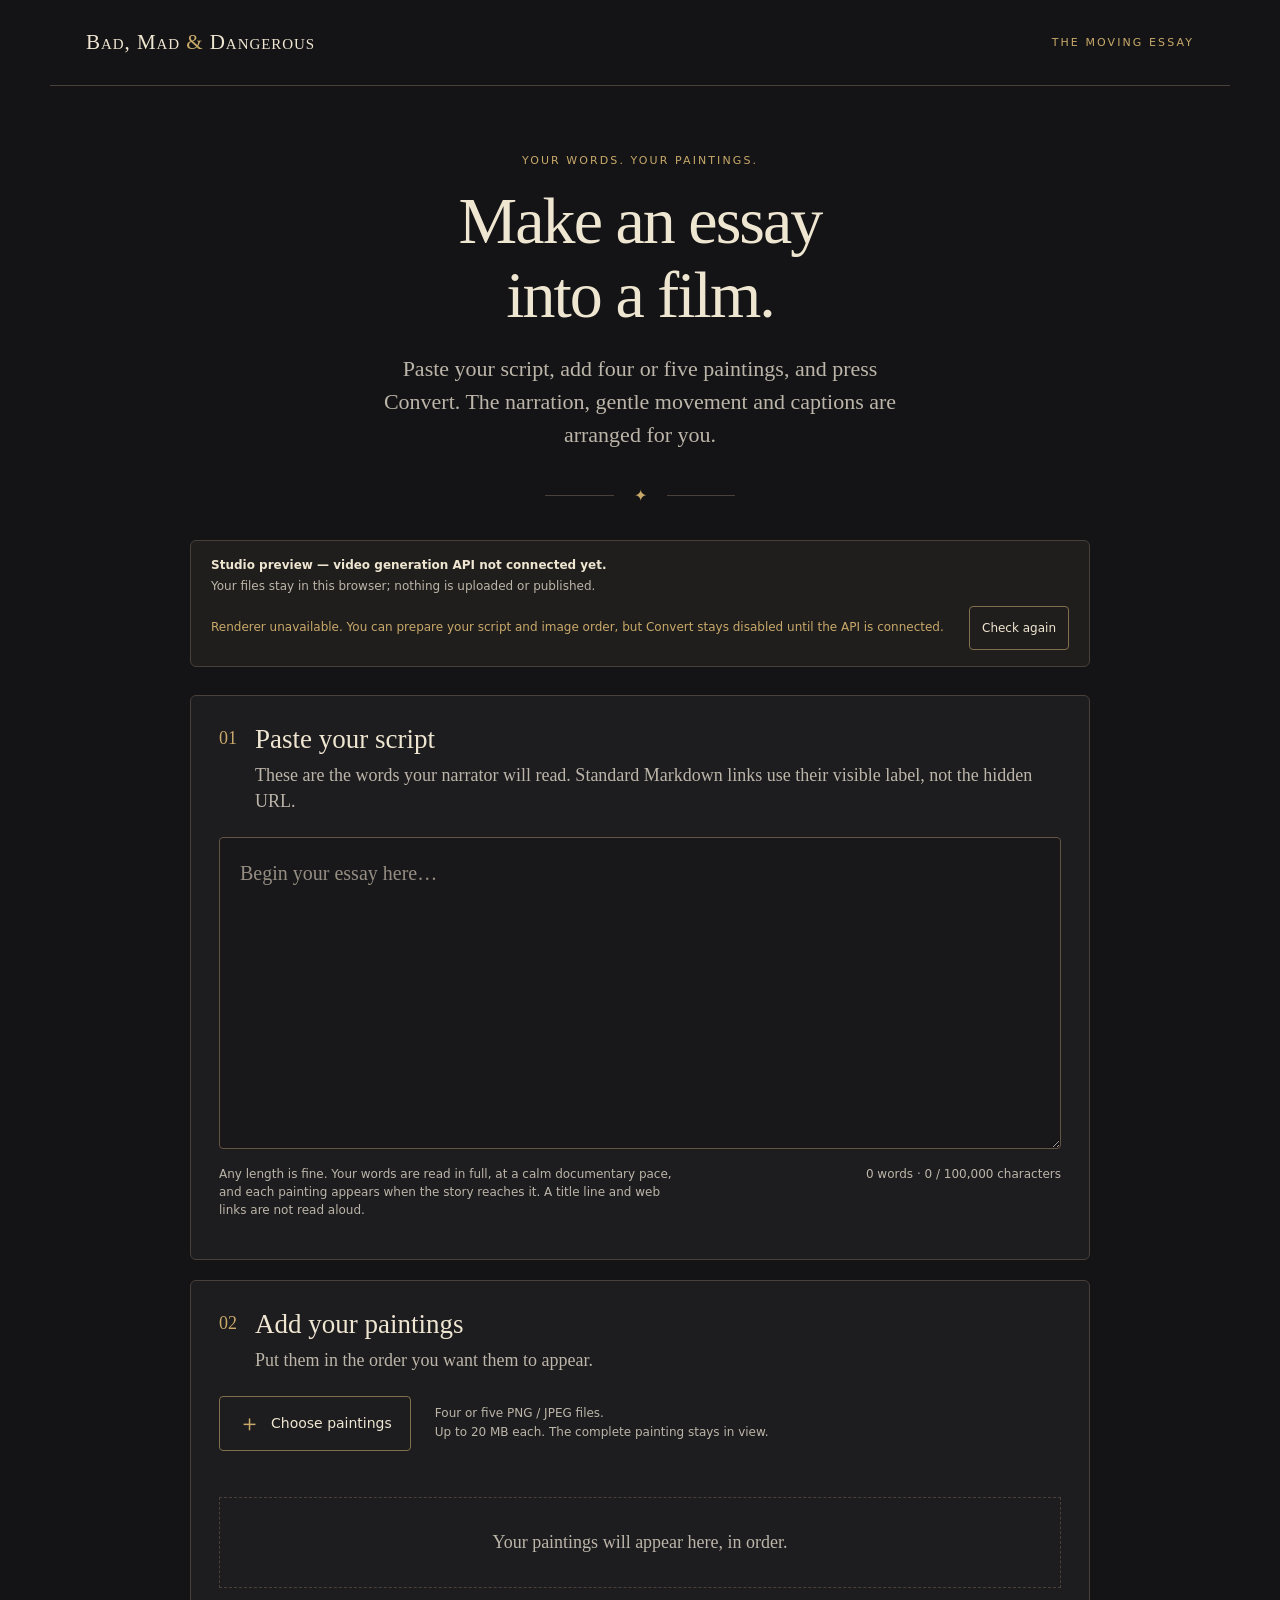
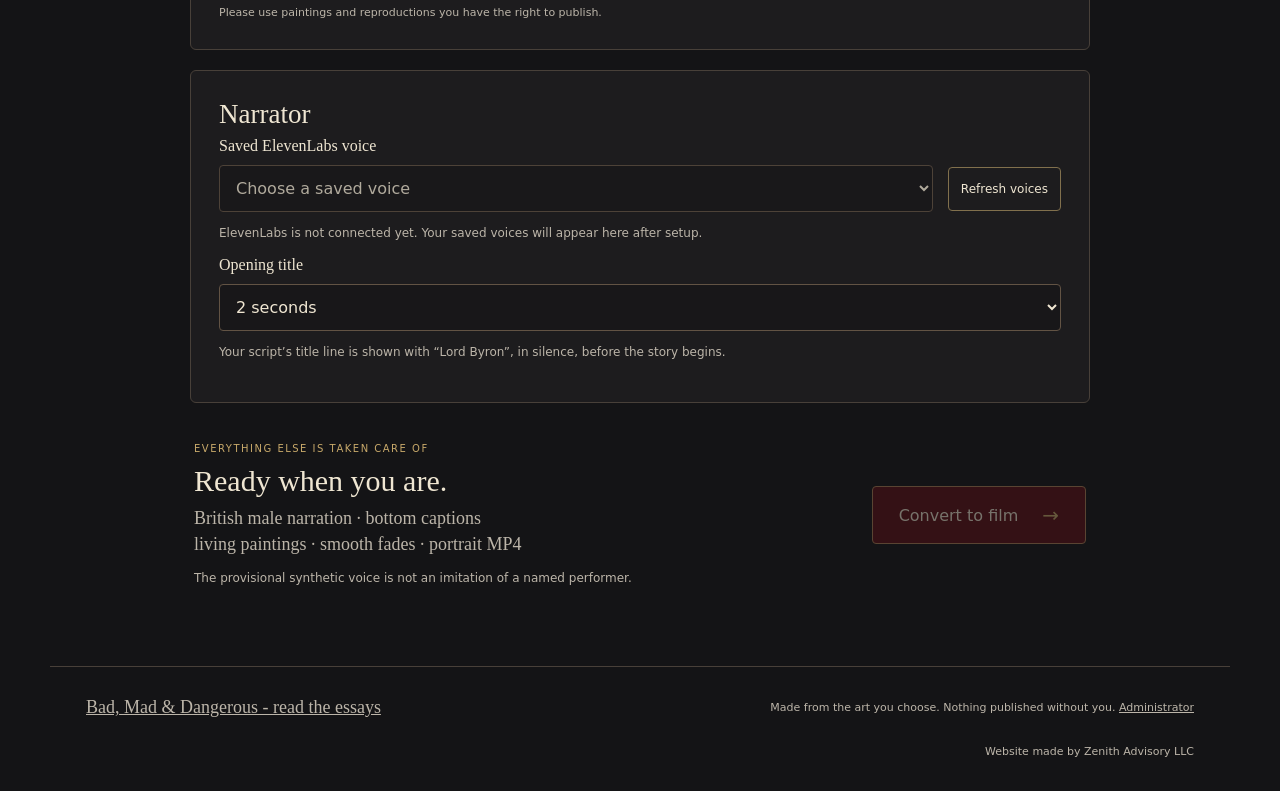
==== web/index.html @ 715fac73 "Studio reminds the owner to renew its setup before it expires The live studio reports its signed set" ====
<!doctype html>
<html lang="en">
<head>
  <meta charset="utf-8">
  <meta name="viewport" content="width=device-width, initial-scale=1">
  <meta name="color-scheme" content="dark">
  <meta name="referrer" content="no-referrer">
  <meta name="description" content="The Bad, Mad & Dangerous moving-essay studio: prepare your words and chosen paintings for narrated films. Studio preview; generation API not connected yet.">
  <meta http-equiv="Content-Security-Policy" content="default-src 'self'; img-src 'self' blob: data:; style-src 'self'; script-src 'self'; connect-src 'self'; media-src 'self'; object-src 'none'; base-uri 'none'; form-action 'self'">
  <title>Byron Films · Bad, Mad &amp; Dangerous</title>
  <link rel="canonical" href="https://byronvideos.netlify.app/">
  <link rel="icon" href="data:image/svg+xml,%3Csvg xmlns='http://www.w3.org/2000/svg' viewBox='0 0 64 64'%3E%3Crect width='64' height='64' rx='14' fill='%23141416'/%3E%3Cg transform='rotate(-14 13 25)'%3E%3Crect x='10' y='15' width='44' height='10' rx='2' fill='%23C8A96A'/%3E%3Cpath d='M17 15h6l-5 10h-6zM29 15h6l-5 10h-6zM41 15h6l-5 10h-6z' fill='%23141416'/%3E%3C/g%3E%3Crect x='10' y='28' width='44' height='26' rx='3' fill='%23C8A96A'/%3E%3Crect x='10' y='28' width='44' height='7' fill='%235B0E14'/%3E%3Cpath d='M17 28h6l-4 7h-6zM29 28h6l-4 7h-6zM41 28h6l-4 7h-6z' fill='%23C8A96A'/%3E%3C/svg%3E" type="image/svg+xml">
  <link rel="stylesheet" href="styles.css">
  <script type="module" src="app.mjs"></script>
</head>
<body>
  <a class="skip" href="#creator">Skip to film creator</a>
  <header class="masthead">
    <p class="wordmark">Bad, Mad <span>&amp;</span> Dangerous</p>
    <span class="edition">The moving essay</span>
  </header>
  <main>
    <section class="intro" aria-labelledby="page-title">
      <p class="eyebrow">Your words. Your paintings.</p>
      <h1 id="page-title">Make an essay<br>into a film.</h1>
      <p class="standfirst">Paste your script, add four or five paintings, and press Convert. The narration, gentle movement and captions are arranged for you.</p>
      <div class="rule" aria-hidden="true"><span>✦</span></div>
    </section>
    <aside id="setup-reminder" class="reminder" role="status" hidden>
      <strong id="setup-reminder-title"></strong>
      <span id="setup-reminder-text"></span>
    </aside>
    <aside id="studio-status" class="prototype" aria-label="Studio connection status" hidden>
      <strong id="prototype-title">Studio preview — video generation API not connected yet.</strong>
      <span id="prototype-copy">Your files stay in this browser; nothing is uploaded or published.</span>
      <div class="connection-row"><span id="connection" role="status">Checking the renderer connection…</span><button id="reconnect" type="button" class="quiet small">Check again</button></div>
    </aside>
    <form id="creator" novalidate>
      <fieldset id="inputs">
        <legend class="sr-only">Create your film</legend>
        <section class="card" aria-labelledby="script-title">
          <div class="step-heading"><span class="step" aria-hidden="true">01</span><div><h2 id="script-title">Paste your script</h2><p>These are the words your narrator will read. Standard Markdown links use their visible label, not the hidden URL.</p></div></div>
          <label class="sr-only" for="script">Your complete script</label>
          <textarea id="script" name="script" rows="9" spellcheck="true" aria-describedby="script-help script-count" placeholder="Begin your essay here…"></textarea>
          <div class="field-meta"><p id="script-help">Any length is fine. Your words are read in full, at a calm documentary pace, and each painting appears when the story reaches it. A title line and web links are not read aloud.</p><output id="script-count" for="script">0 words · 0 / 100,000 characters</output></div>
          <p id="script-skips" class="muted" role="status" aria-live="polite"></p>
        </section>
        <section class="card" aria-labelledby="painting-title">
          <div class="step-heading"><span class="step" aria-hidden="true">02</span><div><h2 id="painting-title">Add your paintings</h2><p>Put them in the order you want them to appear.</p></div></div>
          <div class="upload-row"><label class="file-button" for="images"><span aria-hidden="true">＋</span> Choose paintings<input id="images" name="images" type="file" accept="image/png,image/jpeg,.png,.jpg,.jpeg" multiple aria-describedby="image-help"></label><p id="image-help">Four or five PNG / JPEG files.<br>Up to 20 MB each. The complete painting stays in view.</p></div>
          <ol id="paintings" class="paintings" aria-label="Paintings in film order"></ol>
          <p id="empty-images" class="empty">Your paintings will appear here, in order.</p>
          <p class="rights">Please use paintings and reproductions you have the right to publish.</p>
        </section>
        <section class="card" aria-labelledby="voice-title">
          <h2 id="voice-title">Narrator</h2>
          <label for="voice">Saved ElevenLabs voice</label>
          <div class="connection-row"><select id="voice" disabled aria-describedby="voice-status"><option value="">ElevenLabs not connected</option></select><button id="refresh-voices" type="button" class="quiet small">Refresh voices</button></div>
          <p id="voice-status" class="muted" role="status">Your saved voices will appear when ElevenLabs is connected.</p>
          <label for="title-seconds">Opening title</label>
          <div class="connection-row"><select id="title-seconds" aria-describedby="title-seconds-note">
            <option value="0">No title</option>
            <option value="1">1 second</option>
            <option value="2" selected>2 seconds</option>
            <option value="3">3 seconds</option>
            <option value="4">4 seconds</option>
            <option value="5">5 seconds</option>
          </select></div>
          <p id="title-seconds-note" class="muted">Your script’s title line is shown with “Lord Byron”, in silence, before the story begins.</p>
        </section>
        <section class="finish-card" aria-labelledby="convert-title">
          <div><p class="eyebrow">Everything else is taken care of</p><h2 id="convert-title">Ready when you are.</h2><p>British male narration · bottom captions<br>living paintings · smooth fades · portrait MP4</p><p class="muted">The provisional synthetic voice is not an imitation of a named performer.</p></div>
          <button id="convert" type="submit" class="primary" disabled>Convert to film <span aria-hidden="true">→</span></button>
        </section>
      </fieldset>
      <section id="check" class="card check" aria-labelledby="check-heading" hidden>
        <p class="eyebrow">Before anything is paid for</p>
        <h2 id="check-heading" tabindex="-1">Check this is the right story</h2>
        <dl class="check-list">
          <dt>Title card</dt><dd id="check-title"></dd>
          <dt>Starts</dt><dd id="check-start"></dd>
          <dt>Ends</dt><dd id="check-end"></dd>
          <dt>Film</dt><dd id="check-meta"></dd>
        </dl>
        <div class="job-actions"><button id="check-go" type="button" class="primary">Looks right — make the film <span aria-hidden="true">→</span></button><button id="check-edit" type="button" class="quiet">Edit</button></div>
      </section>
      <p id="error" class="error" role="alert" hidden></p>
    </form>
    <section id="job" class="job card" aria-labelledby="job-title" hidden>
      <p class="eyebrow">Your film</p><h2 id="job-title">Preparing your film</h2>
      <p id="job-message" role="status" aria-live="polite"></p>
      <progress id="progress" max="100" aria-label="Rendering progress"></progress>
      <p id="job-note" class="muted">Keep this page open. Larger scripts take longer; the progress shown comes from the renderer.</p>
      <div class="job-actions"><button id="retry-upload" class="primary" type="button" hidden>Try again</button><button id="resume" class="quiet" type="button" hidden>Check film status</button>
        <button id="resume-film" type="button" class="quiet" hidden>Resume this film</button><a id="download" class="primary" download="byron-film.mp4" hidden>Download MP4 <span aria-hidden="true">↓</span></a><button id="new-film" type="button" class="quiet" hidden>Make another film</button><button id="stop-film" type="button" class="quiet" hidden>Stop this film</button></div>
      <div id="exact-actions" hidden><p id="exact-note" class="muted"></p><div class="job-actions">
        <button id="approve-film" type="button" class="quiet" hidden>Approve THIS film &amp; get clean copy</button>
        <button id="renew-preview" type="button" class="quiet" hidden>Renew private preview access</button>
        <button id="renew-clean" type="button" class="quiet" hidden>Renew clean copy access</button>
        <a id="clean-download" class="primary" hidden>Download clean copy</a>
        <button id="check-exact" type="button" class="quiet">Check this film status</button>
      </div></div>
    </section>
    <noscript><p class="error">This local creator needs JavaScript. Your files have not been uploaded.</p></noscript>
  </main>
  <footer><p><a href="https://www.badmaddangerous.com">Bad, Mad &amp; Dangerous - read the essays</a></p><span>Made from the art you choose. Nothing published without you. <a href="admin.html">Administrator</a></span><span class="built-by">Website made by Zenith Advisory LLC</span></footer>
</body>
</html>
---- web/styles.css ----
:root{--ink:#141416;--crimson:#5B0E14;--gold:#C8A96A;--paper:#EFE6D2;--muted:#bcb5a9;--line:#484039;--surface:#1d1c1e;--serif:'Cormorant Garamond',Georgia,serif;--heading:'Playfair Display',Georgia,serif;color-scheme:dark;font-family:var(--serif);color:var(--paper);background:var(--ink)}*{box-sizing:border-box}body{margin:0}button,a,label,input,textarea{-webkit-tap-highlight-color:transparent}button,input,textarea{font:inherit}button,a.file-button{touch-action:manipulation}button,a{min-height:44px}button{cursor:pointer}button:disabled{opacity:.45;cursor:not-allowed}a{color:inherit}button:focus-visible,a:focus-visible,textarea:focus-visible,input:focus-visible{outline:3px solid var(--gold);outline-offset:5px}.skip{position:absolute;left:12px;top:-100px;background:var(--paper);color:var(--ink);padding:12px;z-index:5}.skip:focus{top:12px}.masthead{display:flex;align-items:center;justify-content:space-between;max-width:1180px;margin:auto;padding:30px 36px;border-bottom:1px solid var(--line)}.wordmark{font:small-caps 21px var(--heading);letter-spacing:.045em;margin:0}.wordmark span{color:var(--gold)}.edition,.eyebrow{font-family:system-ui,sans-serif;font-size:11px;letter-spacing:.19em;text-transform:uppercase;color:var(--gold)}main{width:min(900px,calc(100% - 48px));margin:0 auto}.intro{max-width:680px;text-align:center;margin:68px auto 28px}.intro h1{font-family:var(--heading);font-size:clamp(42px,6.5vw,66px);font-weight:400;line-height:1.12;letter-spacing:-.03em;margin:17px 0 20px}.standfirst{font-size:22px;line-height:1.5;color:var(--muted);max-width:550px;margin:0 auto}.rule{display:flex;align-items:center;gap:20px;color:var(--gold);margin:35px auto;width:190px}.rule:before,.rule:after{content:'';height:1px;flex:1;background:var(--line)}.prototype{border:1px solid var(--line);border-radius:6px;padding:16px 20px;line-height:1.45;background:#201e1c;font-family:system-ui,sans-serif;font-size:12px;color:var(--muted);margin-bottom:28px}.prototype strong{display:block;color:var(--paper);margin-bottom:4px;font-weight:600}.connection-row{display:flex;align-items:center;justify-content:space-between;gap:15px;margin-top:10px}#connection{color:var(--gold)}fieldset{border:0;padding:0;margin:0;min-width:0}.card{background:var(--surface);border:1px solid var(--line);border-radius:6px;padding:28px;margin-bottom:20px}.step-heading{display:flex;gap:18px;align-items:start;margin-bottom:23px}.step{font:18px var(--heading);color:var(--gold);padding-top:4px}h2{font-family:var(--heading);font-size:27px;font-weight:400;margin:0 0 7px}p{margin-top:0}.step-heading p,.finish-card p{font-size:18px;color:var(--muted);line-height:1.45;margin-bottom:0}textarea{width:100%;resize:vertical;min-height:240px;border:1px solid #625344;border-radius:4px;padding:20px;background:#181719;color:var(--paper);font-size:20px;line-height:1.5}textarea::placeholder{color:#958d83}.field-meta{display:flex;justify-content:space-between;gap:26px;margin-top:12px;color:var(--muted);font:12px/1.5 system-ui,sans-serif}.field-meta p{max-width:470px;margin:0}.field-meta output{text-align:right;min-width:155px}.upload-row{display:flex;align-items:center;gap:24px}.file-button,.quiet{display:inline-flex;justify-content:center;align-items:center;gap:10px;min-height:48px;padding:11px 18px;color:var(--paper);background:transparent;border:1px solid #81704d;border-radius:4px;font:14px system-ui,sans-serif;cursor:pointer;position:relative}.file-button{overflow:hidden}.file-button input{position:absolute;inset:0;opacity:0;width:100%;cursor:pointer}.file-button:focus-within{outline:3px solid var(--gold);outline-offset:5px}.file-button span{font-size:23px;color:var(--gold)}#image-help{font:12px/1.65 system-ui,sans-serif;color:var(--muted);margin:0}.empty{border:1px dashed var(--line);padding:34px 20px;color:var(--muted);text-align:center;margin:22px 0 14px;font-size:18px}.paintings{display:grid;gap:12px;padding:0;list-style:none;margin:24px 0 12px}.painting{display:grid;grid-template-columns:28px 92px minmax(0,1fr) auto;align-items:center;gap:14px;border-top:1px solid var(--line);padding-top:12px}.painting-number{font-size:19px;color:var(--gold)}.painting img{width:92px;height:76px;object-fit:contain;background:var(--ink);border-radius:3px}.painting-name{font:14px/1.5 system-ui,sans-serif;overflow-wrap:anywhere}.painting-meta{display:block;color:var(--muted);font-size:11px;margin-top:4px}.painting-controls{display:flex;gap:6px}.painting-controls button{min-width:44px;min-height:44px;font-size:16px;padding:8px;background:var(--ink);border:1px solid var(--line);color:var(--paper);border-radius:4px}.rights{color:var(--muted);font:11px/1.5 system-ui,sans-serif;margin:17px 0 0}.finish-card{display:flex;gap:28px;align-items:center;justify-content:space-between;padding:20px 4px 24px}.finish-card .eyebrow{font:10px system-ui,sans-serif;letter-spacing:.15em;color:var(--gold);margin-bottom:10px}.finish-card h2{font-size:30px}.finish-card p.muted,.muted{font:12px/1.6 system-ui,sans-serif;color:var(--muted);margin-top:12px}.primary{display:inline-flex;justify-content:center;align-items:center;gap:24px;min-height:58px;padding:16px 26px;border:1px solid #ae8055;border-radius:4px;background:var(--crimson);color:var(--paper);text-decoration:none;font:16px system-ui,sans-serif;white-space:nowrap}.primary span{color:var(--gold);font-size:20px}.small{min-height:44px;font-size:12px;padding:6px 12px}.error{padding:18px;border:1px solid #cb847a;color:#ffcbc0;background:#351b1d;border-radius:4px;font:14px/1.6 system-ui,sans-serif}.job{margin-top:24px;scroll-margin-top:24px}.job>p:not(.eyebrow){font-size:18px;line-height:1.5}progress{width:100%;height:13px;margin:14px 0;accent-color:var(--gold);border:0;border-radius:10px;overflow:hidden}progress::-webkit-progress-bar{background:var(--ink)}progress::-webkit-progress-value{background:var(--gold)}.job-actions{display:flex;flex-wrap:wrap;gap:14px;margin-top:18px}.job [hidden],[hidden]{display:none!important}footer{display:flex;flex-wrap:wrap;align-items:center;justify-content:space-between;gap:25px;max-width:1180px;margin:54px auto 0;padding:30px 36px;border-top:1px solid var(--line);color:var(--muted)}footer p{font-size:18px;margin:0}footer span{font:11px/1.6 system-ui,sans-serif} footer .built-by{display:block;flex-basis:100%;text-align:right}.sr-only{position:absolute;width:1px;height:1px;padding:0;margin:-1px;overflow:hidden;clip:rect(0,0,0,0);white-space:nowrap;border:0}@media(max-width:650px){.masthead{padding:24px}.edition{display:none}.wordmark{font-size:17px}main{width:calc(100% - 32px)}.intro{margin-top:42px}.standfirst{font-size:20px}.card{padding:21px 17px}.prototype{padding:15px}.connection-row{align-items:flex-start}.step-heading{gap:12px}.field-meta{display:block}.field-meta output{display:block;text-align:left;margin-top:10px}.upload-row{align-items:start;flex-direction:column;gap:13px}.painting{grid-template-columns:20px 74px minmax(0,1fr);gap:9px}.painting img{width:74px;height:75px}.painting-controls{grid-column:2/4;justify-content:flex-end}.finish-card{flex-direction:column;align-items:stretch;padding:15px 3px}.primary{width:100%}.job-actions{flex-direction:column}footer{padding:25px 24px;display:block}footer p{margin-bottom:10px}footer .built-by{text-align:left;margin-top:10px}textarea{padding:15px;font-size:18px}}@media(prefers-reduced-motion:reduce){*{scroll-behavior:auto!important}}

select,input[type=password],input[type=text]{min-width:0;max-width:100%;padding:12px;border:1px solid #625344;border-radius:4px;background:#181719;color:var(--paper);font:16px system-ui,sans-serif}select{flex:1}select:focus-visible{outline:3px solid var(--gold)}.admin-field{display:grid;gap:10px;margin:20px 0}.admin-actions{display:flex;gap:12px;flex-wrap:wrap}.voice-list{list-style:none;padding:0;margin:16px 0;display:grid;gap:10px}.voice-list li{display:flex;justify-content:space-between;align-items:center;gap:12px;flex-wrap:wrap}
.check{border-color:var(--gold);margin-top:20px}.check h2{margin:4px 0 14px}.check-list{display:grid;grid-template-columns:max-content 1fr;gap:10px 18px;margin:0}.check-list dt{font-family:system-ui,sans-serif;font-size:12px;letter-spacing:.08em;text-transform:uppercase;color:var(--muted);padding-top:3px}.check-list dd{margin:0;overflow-wrap:anywhere}@media(max-width:560px){.check-list{grid-template-columns:1fr;gap:2px}.check-list dd{margin-bottom:10px}}
.reminder{display:block;border:1px solid var(--gold);border-radius:6px;padding:16px 20px;margin-bottom:24px;background:#24201a;font:13px/1.55 system-ui,sans-serif;color:var(--paper)}.reminder strong{display:block;font-size:15px;color:var(--gold);margin-bottom:4px}.reminder.urgent{border-color:#cb847a;background:#351b1d}.reminder.urgent strong{color:#ffcbc0}
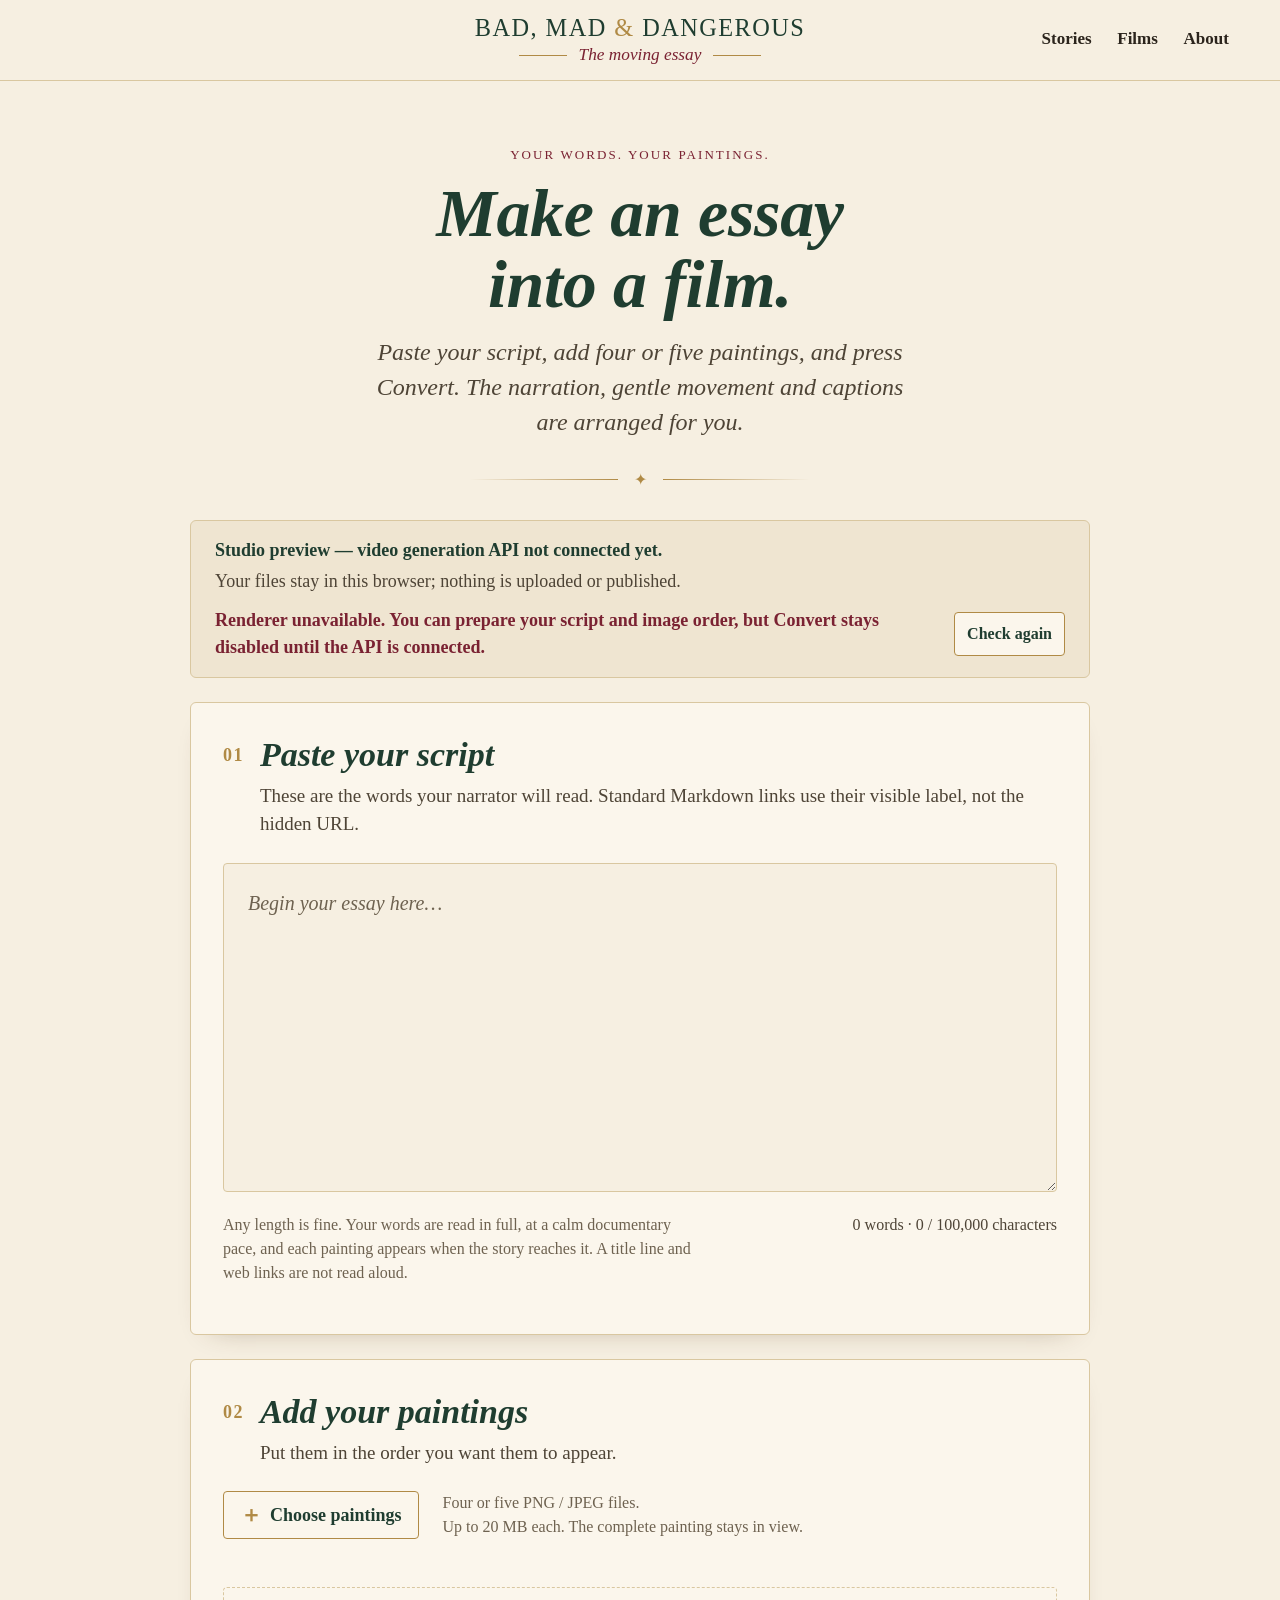
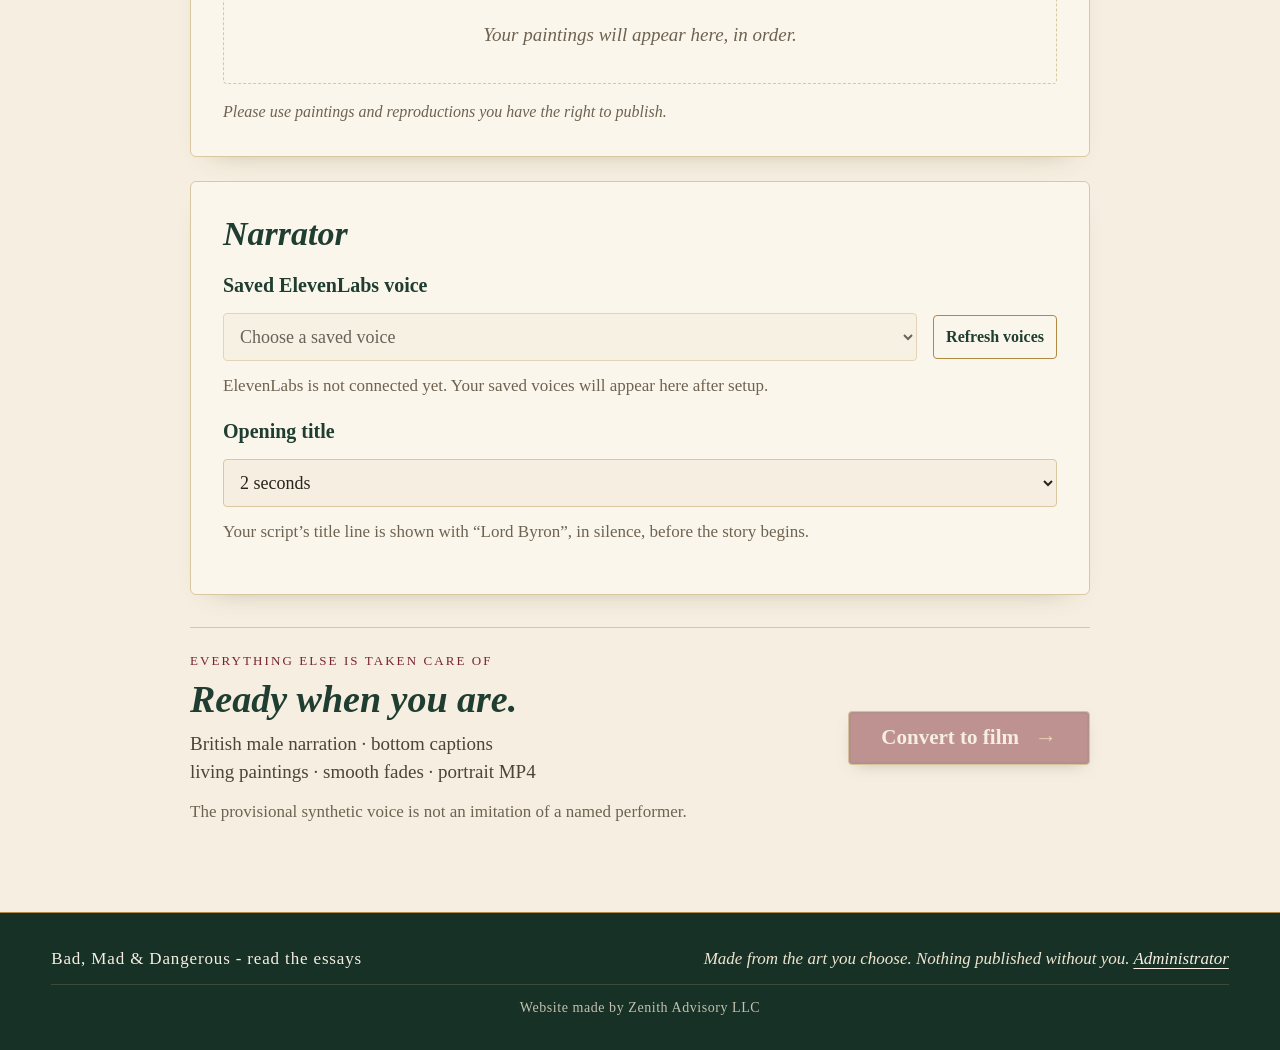
==== commit 3e352a76: "Films site: take the main site's look from badmaddangerous.com/brand.css Restyle only: light house c" ====
--- a/web/index.html
+++ b/web/index.html
@@ -3,21 +3,28 @@
 <head>
   <meta charset="utf-8">
   <meta name="viewport" content="width=device-width, initial-scale=1">
-  <meta name="color-scheme" content="dark">
+  <meta name="color-scheme" content="light">
   <meta name="referrer" content="no-referrer">
   <meta name="description" content="The Bad, Mad & Dangerous moving-essay studio: prepare your words and chosen paintings for narrated films. Studio preview; generation API not connected yet.">
-  <meta http-equiv="Content-Security-Policy" content="default-src 'self'; img-src 'self' blob: data:; style-src 'self'; script-src 'self'; connect-src 'self'; media-src 'self'; object-src 'none'; base-uri 'none'; form-action 'self'">
+  <meta http-equiv="Content-Security-Policy" content="default-src 'self'; img-src 'self' blob: data: https://www.badmaddangerous.com; style-src 'self' https://www.badmaddangerous.com https://fonts.googleapis.com; font-src 'self' https://fonts.gstatic.com; script-src 'self'; connect-src 'self'; media-src 'self'; object-src 'none'; base-uri 'none'; form-action 'self'">
   <title>Byron Films · Bad, Mad &amp; Dangerous</title>
   <link rel="canonical" href="https://byronvideos.netlify.app/">
   <link rel="icon" href="data:image/svg+xml,%3Csvg xmlns='http://www.w3.org/2000/svg' viewBox='0 0 64 64'%3E%3Crect width='64' height='64' rx='14' fill='%23141416'/%3E%3Cg transform='rotate(-14 13 25)'%3E%3Crect x='10' y='15' width='44' height='10' rx='2' fill='%23C8A96A'/%3E%3Cpath d='M17 15h6l-5 10h-6zM29 15h6l-5 10h-6zM41 15h6l-5 10h-6z' fill='%23141416'/%3E%3C/g%3E%3Crect x='10' y='28' width='44' height='26' rx='3' fill='%23C8A96A'/%3E%3Crect x='10' y='28' width='44' height='7' fill='%235B0E14'/%3E%3Cpath d='M17 28h6l-4 7h-6zM29 28h6l-4 7h-6zM41 28h6l-4 7h-6z' fill='%23C8A96A'/%3E%3C/svg%3E" type="image/svg+xml">
+  <link rel="apple-touch-icon" href="/apple-touch-icon.png">
+  <meta name="apple-mobile-web-app-title" content="Byron Films">
   <link rel="stylesheet" href="styles.css">
+  <!-- The house look (colours, type, crest) comes from the main site. If it is
+       missing, styles.css already holds a copy of the last known values. -->
+  <link rel="stylesheet" href="https://www.badmaddangerous.com/brand.css">
   <script type="module" src="app.mjs"></script>
 </head>
 <body>
   <a class="skip" href="#creator">Skip to film creator</a>
   <header class="masthead">
-    <p class="wordmark">Bad, Mad <span>&amp;</span> Dangerous</p>
-    <span class="edition">The moving essay</span>
+    <a class="crest" href="https://www.badmaddangerous.com/" aria-label="Bad, Mad &amp; Dangerous, home"></a>
+    <div class="masthead-brand"><p class="wordmark">Bad, Mad <span>&amp;</span> Dangerous</p>
+    <span class="edition">The moving essay</span></div>
+    <nav class="sitenav" aria-label="Bad, Mad &amp; Dangerous"><a href="https://www.badmaddangerous.com/#/archive">Stories</a><a href="https://www.badmaddangerous.com/#/films">Films</a><a href="https://www.badmaddangerous.com/#/about">About</a></nav>
   </header>
   <main>
     <section class="intro" aria-labelledby="page-title">
--- a/web/styles.css
+++ b/web/styles.css
@@ -1,5 +1,237 @@
-:root{--ink:#141416;--crimson:#5B0E14;--gold:#C8A96A;--paper:#EFE6D2;--muted:#bcb5a9;--line:#484039;--surface:#1d1c1e;--serif:'Cormorant Garamond',Georgia,serif;--heading:'Playfair Display',Georgia,serif;color-scheme:dark;font-family:var(--serif);color:var(--paper);background:var(--ink)}*{box-sizing:border-box}body{margin:0}button,a,label,input,textarea{-webkit-tap-highlight-color:transparent}button,input,textarea{font:inherit}button,a.file-button{touch-action:manipulation}button,a{min-height:44px}button{cursor:pointer}button:disabled{opacity:.45;cursor:not-allowed}a{color:inherit}button:focus-visible,a:focus-visible,textarea:focus-visible,input:focus-visible{outline:3px solid var(--gold);outline-offset:5px}.skip{position:absolute;left:12px;top:-100px;background:var(--paper);color:var(--ink);padding:12px;z-index:5}.skip:focus{top:12px}.masthead{display:flex;align-items:center;justify-content:space-between;max-width:1180px;margin:auto;padding:30px 36px;border-bottom:1px solid var(--line)}.wordmark{font:small-caps 21px var(--heading);letter-spacing:.045em;margin:0}.wordmark span{color:var(--gold)}.edition,.eyebrow{font-family:system-ui,sans-serif;font-size:11px;letter-spacing:.19em;text-transform:uppercase;color:var(--gold)}main{width:min(900px,calc(100% - 48px));margin:0 auto}.intro{max-width:680px;text-align:center;margin:68px auto 28px}.intro h1{font-family:var(--heading);font-size:clamp(42px,6.5vw,66px);font-weight:400;line-height:1.12;letter-spacing:-.03em;margin:17px 0 20px}.standfirst{font-size:22px;line-height:1.5;color:var(--muted);max-width:550px;margin:0 auto}.rule{display:flex;align-items:center;gap:20px;color:var(--gold);margin:35px auto;width:190px}.rule:before,.rule:after{content:'';height:1px;flex:1;background:var(--line)}.prototype{border:1px solid var(--line);border-radius:6px;padding:16px 20px;line-height:1.45;background:#201e1c;font-family:system-ui,sans-serif;font-size:12px;color:var(--muted);margin-bottom:28px}.prototype strong{display:block;color:var(--paper);margin-bottom:4px;font-weight:600}.connection-row{display:flex;align-items:center;justify-content:space-between;gap:15px;margin-top:10px}#connection{color:var(--gold)}fieldset{border:0;padding:0;margin:0;min-width:0}.card{background:var(--surface);border:1px solid var(--line);border-radius:6px;padding:28px;margin-bottom:20px}.step-heading{display:flex;gap:18px;align-items:start;margin-bottom:23px}.step{font:18px var(--heading);color:var(--gold);padding-top:4px}h2{font-family:var(--heading);font-size:27px;font-weight:400;margin:0 0 7px}p{margin-top:0}.step-heading p,.finish-card p{font-size:18px;color:var(--muted);line-height:1.45;margin-bottom:0}textarea{width:100%;resize:vertical;min-height:240px;border:1px solid #625344;border-radius:4px;padding:20px;background:#181719;color:var(--paper);font-size:20px;line-height:1.5}textarea::placeholder{color:#958d83}.field-meta{display:flex;justify-content:space-between;gap:26px;margin-top:12px;color:var(--muted);font:12px/1.5 system-ui,sans-serif}.field-meta p{max-width:470px;margin:0}.field-meta output{text-align:right;min-width:155px}.upload-row{display:flex;align-items:center;gap:24px}.file-button,.quiet{display:inline-flex;justify-content:center;align-items:center;gap:10px;min-height:48px;padding:11px 18px;color:var(--paper);background:transparent;border:1px solid #81704d;border-radius:4px;font:14px system-ui,sans-serif;cursor:pointer;position:relative}.file-button{overflow:hidden}.file-button input{position:absolute;inset:0;opacity:0;width:100%;cursor:pointer}.file-button:focus-within{outline:3px solid var(--gold);outline-offset:5px}.file-button span{font-size:23px;color:var(--gold)}#image-help{font:12px/1.65 system-ui,sans-serif;color:var(--muted);margin:0}.empty{border:1px dashed var(--line);padding:34px 20px;color:var(--muted);text-align:center;margin:22px 0 14px;font-size:18px}.paintings{display:grid;gap:12px;padding:0;list-style:none;margin:24px 0 12px}.painting{display:grid;grid-template-columns:28px 92px minmax(0,1fr) auto;align-items:center;gap:14px;border-top:1px solid var(--line);padding-top:12px}.painting-number{font-size:19px;color:var(--gold)}.painting img{width:92px;height:76px;object-fit:contain;background:var(--ink);border-radius:3px}.painting-name{font:14px/1.5 system-ui,sans-serif;overflow-wrap:anywhere}.painting-meta{display:block;color:var(--muted);font-size:11px;margin-top:4px}.painting-controls{display:flex;gap:6px}.painting-controls button{min-width:44px;min-height:44px;font-size:16px;padding:8px;background:var(--ink);border:1px solid var(--line);color:var(--paper);border-radius:4px}.rights{color:var(--muted);font:11px/1.5 system-ui,sans-serif;margin:17px 0 0}.finish-card{display:flex;gap:28px;align-items:center;justify-content:space-between;padding:20px 4px 24px}.finish-card .eyebrow{font:10px system-ui,sans-serif;letter-spacing:.15em;color:var(--gold);margin-bottom:10px}.finish-card h2{font-size:30px}.finish-card p.muted,.muted{font:12px/1.6 system-ui,sans-serif;color:var(--muted);margin-top:12px}.primary{display:inline-flex;justify-content:center;align-items:center;gap:24px;min-height:58px;padding:16px 26px;border:1px solid #ae8055;border-radius:4px;background:var(--crimson);color:var(--paper);text-decoration:none;font:16px system-ui,sans-serif;white-space:nowrap}.primary span{color:var(--gold);font-size:20px}.small{min-height:44px;font-size:12px;padding:6px 12px}.error{padding:18px;border:1px solid #cb847a;color:#ffcbc0;background:#351b1d;border-radius:4px;font:14px/1.6 system-ui,sans-serif}.job{margin-top:24px;scroll-margin-top:24px}.job>p:not(.eyebrow){font-size:18px;line-height:1.5}progress{width:100%;height:13px;margin:14px 0;accent-color:var(--gold);border:0;border-radius:10px;overflow:hidden}progress::-webkit-progress-bar{background:var(--ink)}progress::-webkit-progress-value{background:var(--gold)}.job-actions{display:flex;flex-wrap:wrap;gap:14px;margin-top:18px}.job [hidden],[hidden]{display:none!important}footer{display:flex;flex-wrap:wrap;align-items:center;justify-content:space-between;gap:25px;max-width:1180px;margin:54px auto 0;padding:30px 36px;border-top:1px solid var(--line);color:var(--muted)}footer p{font-size:18px;margin:0}footer span{font:11px/1.6 system-ui,sans-serif} footer .built-by{display:block;flex-basis:100%;text-align:right}.sr-only{position:absolute;width:1px;height:1px;padding:0;margin:-1px;overflow:hidden;clip:rect(0,0,0,0);white-space:nowrap;border:0}@media(max-width:650px){.masthead{padding:24px}.edition{display:none}.wordmark{font-size:17px}main{width:calc(100% - 32px)}.intro{margin-top:42px}.standfirst{font-size:20px}.card{padding:21px 17px}.prototype{padding:15px}.connection-row{align-items:flex-start}.step-heading{gap:12px}.field-meta{display:block}.field-meta output{display:block;text-align:left;margin-top:10px}.upload-row{align-items:start;flex-direction:column;gap:13px}.painting{grid-template-columns:20px 74px minmax(0,1fr);gap:9px}.painting img{width:74px;height:75px}.painting-controls{grid-column:2/4;justify-content:flex-end}.finish-card{flex-direction:column;align-items:stretch;padding:15px 3px}.primary{width:100%}.job-actions{flex-direction:column}footer{padding:25px 24px;display:block}footer p{margin-bottom:10px}footer .built-by{text-align:left;margin-top:10px}textarea{padding:15px;font-size:18px}}@media(prefers-reduced-motion:reduce){*{scroll-behavior:auto!important}}
-
-select,input[type=password],input[type=text]{min-width:0;max-width:100%;padding:12px;border:1px solid #625344;border-radius:4px;background:#181719;color:var(--paper);font:16px system-ui,sans-serif}select{flex:1}select:focus-visible{outline:3px solid var(--gold)}.admin-field{display:grid;gap:10px;margin:20px 0}.admin-actions{display:flex;gap:12px;flex-wrap:wrap}.voice-list{list-style:none;padding:0;margin:16px 0;display:grid;gap:10px}.voice-list li{display:flex;justify-content:space-between;align-items:center;gap:12px;flex-wrap:wrap}
-.check{border-color:var(--gold);margin-top:20px}.check h2{margin:4px 0 14px}.check-list{display:grid;grid-template-columns:max-content 1fr;gap:10px 18px;margin:0}.check-list dt{font-family:system-ui,sans-serif;font-size:12px;letter-spacing:.08em;text-transform:uppercase;color:var(--muted);padding-top:3px}.check-list dd{margin:0;overflow-wrap:anywhere}@media(max-width:560px){.check-list{grid-template-columns:1fr;gap:2px}.check-list dd{margin-bottom:10px}}
-.reminder{display:block;border:1px solid var(--gold);border-radius:6px;padding:16px 20px;margin-bottom:24px;background:#24201a;font:13px/1.55 system-ui,sans-serif;color:var(--paper)}.reminder strong{display:block;font-size:15px;color:var(--gold);margin-bottom:4px}.reminder.urgent{border-color:#cb847a;background:#351b1d}.reminder.urgent strong{color:#ffcbc0}+/* Byron Films · films.badmaddangerous.com
+   The look comes from the main site. index.html and admin.html link
+   https://www.badmaddangerous.com/brand.css AFTER this file; its :root
+   values win, so a change on the main site shows here automatically.
+
+   Rules for this file:
+   · Colours and fonts are only ever written as var(--l-…) house tokens.
+     Never hard-code a house colour below the fallback block.
+   · Never depend on the main site's class names: only its tokens.
+   · The block below is the fallback: a copy of the main site's last known
+     tokens, so the page still looks right if brand.css cannot be loaded. */
+:root{
+  --l-paper:#F6EFE1; --l-paper-2:#EFE5D1; --l-card:#FBF6EC; --l-line:#D9C7A0; --l-line-2:#E6D9BE;
+  --l-ink:#2B241C; --l-ink-2:#4E4436; --l-ink-3:#6E6250;
+  --l-green:#1F3D30; --l-green-2:#2A5040; --l-green-deep:#173126;
+  --l-wine:#7A2232; --l-wine-2:#922B3D; --l-gold:#B08A45; --l-gold-lt:#D8B97A;
+  --l-caps:"Cinzel","Cormorant Garamond",Georgia,serif;
+  --l-it:"Cormorant Garamond",Georgia,serif;
+  --l-crest:url("https://www.badmaddangerous.com/assets/crest.png");
+}
+
+/* Films-only settings, all derived from the house tokens. */
+:root{
+  --s1:4px;--s2:8px;--s3:12px;--s4:16px;--s5:24px;--s6:32px;--s7:48px;--s8:64px;
+  --radius:4px;--radius-card:6px;
+  --ease:cubic-bezier(.23,1,.32,1);
+  --on-dark:var(--l-paper);
+  --shadow-card:0 12px 28px -22px rgba(70,45,15,.45);
+  --shadow-btn:inset 0 0 0 2px rgba(0,0,0,.18),0 6px 16px -8px rgba(40,25,10,.6);
+  color-scheme:light;
+  font-family:var(--l-it);font-weight:500;font-size:20px;line-height:1.6;
+  color:var(--l-ink);background:var(--l-paper);
+}
+
+/* ── base ─────────────────────────────────────────────────────────── */
+*{box-sizing:border-box}
+[hidden],.job [hidden]{display:none!important}
+body{margin:0;background:var(--l-paper);color:var(--l-ink);min-height:100dvh;display:flex;flex-direction:column}
+main{flex:1}
+p{margin-top:0}
+a{color:var(--l-green);text-underline-offset:.22em;text-decoration-thickness:1px}
+button,a,label,input,textarea,select{-webkit-tap-highlight-color:transparent}
+button,input,textarea,select{font:inherit;color:inherit}
+button,a.file-button{touch-action:manipulation}
+button,a{min-height:44px}
+button{cursor:pointer}
+button:disabled{opacity:.45;cursor:not-allowed}
+button:focus-visible,a:focus-visible,textarea:focus-visible,input:focus-visible,select:focus-visible{outline:3px solid var(--l-green);outline-offset:3px}
+fieldset{border:0;padding:0;margin:0;min-width:0}
+label{font-weight:600;color:var(--l-green)}
+.sr-only{position:absolute;width:1px;height:1px;padding:0;margin:-1px;overflow:hidden;clip:rect(0,0,0,0);white-space:nowrap;border:0}
+.skip{position:absolute;left:var(--s3);top:-100px;background:var(--l-green);color:var(--on-dark);padding:var(--s3);z-index:5}
+.skip:focus{top:var(--s3)}
+
+/* ── header: crest | name over subtitle | links, as on the main site ── */
+.masthead{display:grid;grid-template-columns:1fr auto 1fr;align-items:center;gap:var(--s4);
+  padding:var(--s3) clamp(18px,4vw,72px);background:var(--l-paper);border-bottom:1px solid var(--l-line)}
+.crest{grid-column:1;justify-self:start;display:block;width:56px;height:56px;min-height:0;
+  background:var(--l-crest) center/contain no-repeat}
+.masthead-brand{grid-column:2;display:flex;flex-direction:column;align-items:center;gap:2px;text-align:center}
+.wordmark{margin:0;font-family:var(--l-caps);font-weight:500;font-size:clamp(19px,1.9vw,28px);letter-spacing:.06em;
+  text-transform:uppercase;color:var(--l-green);line-height:1.2}
+.wordmark span{color:var(--l-gold)}
+.edition{display:flex;align-items:center;gap:var(--s3);font-family:var(--l-it);font-style:italic;font-weight:500;
+  font-size:clamp(16px,1.35vw,20px);color:var(--l-wine);line-height:1.3}
+.edition::before,.edition::after{content:"";width:2.4rem;height:1px;background:var(--l-gold)}
+.sitenav{grid-column:3;justify-self:end;display:flex;gap:clamp(var(--s4),2vw,var(--s6))}
+.sitenav a{display:inline-flex;align-items:center;font-weight:600;font-size:clamp(17px,1.3vw,19px);color:var(--l-ink);text-decoration:none;
+  border-bottom:2px solid transparent;transition:border-color .2s var(--ease),color .2s var(--ease)}
+@media (hover:hover) and (pointer:fine){.sitenav a:hover{color:var(--l-green);border-bottom-color:var(--l-green)}}
+
+/* ── page intro ───────────────────────────────────────────────────── */
+main{width:min(900px,calc(100% - 48px));margin:0 auto}
+.eyebrow{margin:0 0 var(--s2);font-family:var(--l-caps);font-weight:500;font-size:13px;letter-spacing:.16em;text-transform:uppercase;color:var(--l-wine)}
+.intro{max-width:680px;text-align:center;margin:var(--s8) auto var(--s6)}
+.intro h1{margin:var(--s3) 0 var(--s4);font-family:var(--l-it);font-style:italic;font-weight:600;color:var(--l-green);
+  font-size:clamp(44px,2rem + 3vw,68px);line-height:1.04;letter-spacing:-.005em;text-wrap:balance}
+.standfirst{margin:0 auto;max-width:560px;font-style:italic;font-size:clamp(20px,1.1rem + .4vw,24px);line-height:1.45;color:var(--l-ink-2);text-wrap:pretty}
+.rule{display:flex;align-items:center;gap:var(--s4);width:min(17rem,60%);margin:var(--s6) auto 0;color:var(--l-gold);font-size:16px;line-height:1}
+.rule::before,.rule::after{content:"";flex:1;height:1px;background:linear-gradient(to right,transparent,var(--l-gold))}
+.rule::after{background:linear-gradient(to left,transparent,var(--l-gold))}
+
+/* ── headings and text ────────────────────────────────────────────── */
+h2{margin:0 0 var(--s2);font-family:var(--l-it);font-style:italic;font-weight:600;color:var(--l-green);font-size:clamp(28px,1.3rem + .9vw,34px);line-height:1.15}
+.muted,.finish-card p.muted{margin-top:var(--s3);font-size:17px;line-height:1.5;color:var(--l-ink-3)}
+.step-heading p,.finish-card p{margin-bottom:0;font-size:19px;line-height:1.5;color:var(--l-ink-2)}
+
+/* ── notices ──────────────────────────────────────────────────────── */
+.prototype,.reminder{display:block;margin-bottom:var(--s5);padding:var(--s4) var(--s5);border:1px solid var(--l-line);border-radius:var(--radius-card);
+  background:var(--l-paper-2);font-size:18px;line-height:1.5;color:var(--l-ink-2)}
+.prototype strong,.reminder strong{display:block;margin-bottom:var(--s1);font-weight:700;color:var(--l-green)}
+.prototype p{margin-bottom:var(--s3)}
+.reminder{border-color:var(--l-gold)}
+.reminder.urgent{border-color:var(--l-wine);background:var(--l-card)}
+.reminder.urgent strong{color:var(--l-wine)}
+.connection-row{display:flex;align-items:center;justify-content:space-between;gap:var(--s4);margin-top:var(--s3)}
+#connection{color:var(--l-wine);font-weight:600}
+.connection-row button{flex:none;white-space:nowrap}
+.error{padding:var(--s4) var(--s5);border:1px solid var(--l-wine);border-left-width:1px;border-radius:var(--radius);background:var(--l-card);
+  color:var(--l-wine);font-size:18px;line-height:1.5;font-weight:600}
+
+/* ── cards ────────────────────────────────────────────────────────── */
+.card{margin-bottom:var(--s5);padding:var(--s6);background:var(--l-card);border:1px solid var(--l-line);border-radius:var(--radius-card);box-shadow:var(--shadow-card)}
+.step-heading{display:flex;gap:var(--s4);align-items:start;margin-bottom:var(--s5)}
+.step{padding-top:6px;font-family:var(--l-caps);font-weight:600;font-size:18px;letter-spacing:.08em;color:var(--l-gold)}
+
+/* ── script field ─────────────────────────────────────────────────── */
+textarea{width:100%;min-height:240px;resize:vertical;padding:var(--s5);border:1px solid var(--l-line);border-radius:var(--radius);
+  background:var(--l-paper);color:var(--l-ink);font-size:20px;line-height:1.55;transition:border-color .2s var(--ease)}
+textarea::placeholder{color:var(--l-ink-3);font-style:italic}
+textarea:focus{border-color:var(--l-green)}
+.field-meta{display:flex;justify-content:space-between;gap:var(--s5);margin-top:var(--s3);font-size:16px;line-height:1.5;color:var(--l-ink-3)}
+.field-meta p{max-width:470px;margin:0}
+.field-meta output{min-width:160px;text-align:right;font-variant-numeric:tabular-nums;color:var(--l-ink-2)}
+
+/* ── buttons ──────────────────────────────────────────────────────── */
+.primary{display:inline-flex;justify-content:center;align-items:center;gap:var(--s4);min-height:54px;padding:var(--s3) var(--s6);
+  border:1px solid var(--l-gold);border-radius:var(--radius);background:var(--l-wine);color:var(--on-dark);box-shadow:var(--shadow-btn);
+  font-family:var(--l-it);font-weight:600;font-size:21px;line-height:1.2;text-decoration:none;white-space:nowrap;
+  transition:transform .16s var(--ease),filter .2s var(--ease)}
+.primary span{color:var(--l-gold-lt);font-size:22px}
+#download,#clean-download{background:var(--l-green)}
+.file-button,.quiet{position:relative;display:inline-flex;justify-content:center;align-items:center;gap:var(--s2);min-height:48px;padding:var(--s2) var(--s4);
+  border:1px solid var(--l-gold);border-radius:var(--radius);background:var(--l-card);color:var(--l-green);
+  font-family:var(--l-it);font-weight:600;font-size:18px;line-height:1.2;text-decoration:none;cursor:pointer;
+  transition:transform .16s var(--ease),background-color .2s var(--ease)}
+.small{min-height:44px;padding:var(--s1) var(--s3);font-size:16px}
+@media (hover:hover) and (pointer:fine){
+  .primary:not(:disabled):hover{filter:brightness(1.12)}
+  .quiet:not(:disabled):hover,.file-button:hover{background:var(--l-paper-2)}
+}
+.primary:not(:disabled):active,.quiet:not(:disabled):active,.file-button:active{transform:scale(.97)}
+.primary.working{opacity:.75;pointer-events:none}
+
+/* ── paintings ────────────────────────────────────────────────────── */
+.upload-row{display:flex;align-items:center;gap:var(--s5)}
+.file-button{overflow:hidden}
+.file-button input{position:absolute;inset:0;width:100%;opacity:0;cursor:pointer}
+.file-button:focus-within{outline:3px solid var(--l-green);outline-offset:3px}
+.file-button span{font-size:22px;color:var(--l-gold)}
+#image-help{margin:0;font-size:16px;line-height:1.5;color:var(--l-ink-3)}
+.empty{margin:var(--s5) 0 var(--s4);padding:var(--s6) var(--s5);border:1px dashed var(--l-line);border-radius:var(--radius);
+  text-align:center;font-style:italic;font-size:19px;color:var(--l-ink-3)}
+.paintings{display:grid;gap:var(--s3);margin:var(--s5) 0 var(--s3);padding:0;list-style:none}
+.painting{display:grid;grid-template-columns:28px 92px minmax(0,1fr) auto;align-items:center;gap:var(--s4);padding-top:var(--s3);border-top:1px solid var(--l-line-2)}
+.painting-number{font-family:var(--l-caps);font-weight:600;font-size:18px;color:var(--l-gold)}
+.painting img{width:92px;height:76px;object-fit:contain;background:var(--l-paper-2);border-radius:3px}
+.painting-name{font-size:17px;line-height:1.4;font-weight:600;overflow-wrap:anywhere}
+.painting-meta{display:block;margin-top:2px;font-weight:500;font-size:15px;color:var(--l-ink-3)}
+.painting-controls{display:flex;gap:6px}
+.painting-controls button{min-width:44px;min-height:44px;padding:var(--s2);border:1px solid var(--l-line);border-radius:var(--radius);
+  background:var(--l-paper);color:var(--l-green);font-size:16px}
+.rights{margin:var(--s4) 0 0;font-style:italic;font-size:16px;line-height:1.5;color:var(--l-ink-3)}
+
+/* ── narrator and other fields ────────────────────────────────────── */
+select,input[type=password],input[type=text]{min-width:0;max-width:100%;padding:var(--s3);border:1px solid var(--l-line);border-radius:var(--radius);
+  background:var(--l-paper);color:var(--l-ink);font-family:var(--l-it);font-weight:500;font-size:18px}
+select{flex:1;min-height:48px}
+.card > label{display:block;margin-top:var(--s4)}
+.admin-field{display:grid;gap:var(--s2);margin:var(--s5) 0}
+.admin-actions{display:flex;flex-wrap:wrap;gap:var(--s3)}
+.voice-list{display:grid;gap:var(--s3);margin:var(--s4) 0;padding:0;list-style:none}
+.voice-list li{display:flex;flex-wrap:wrap;justify-content:space-between;align-items:center;gap:var(--s3);padding-top:var(--s3);border-top:1px solid var(--l-line-2)}
+
+/* ── ready to convert ─────────────────────────────────────────────── */
+.finish-card{display:flex;align-items:center;justify-content:space-between;gap:var(--s6);margin-top:var(--s6);padding:var(--s5) 0 var(--s5);
+  border-top:1px solid var(--l-line)}
+.finish-card p.eyebrow{margin-bottom:var(--s2);font-size:13px;line-height:1.4;color:var(--l-wine)}
+.finish-card h2{font-size:clamp(30px,1.4rem + 1vw,38px)}
+
+/* ── check before paying ──────────────────────────────────────────── */
+.check{margin-top:var(--s5);border-color:var(--l-gold)}
+.check h2{margin:var(--s1) 0 var(--s4)}
+.check-list{display:grid;grid-template-columns:max-content 1fr;gap:var(--s2) var(--s5);margin:0}
+.check-list dt{padding-top:4px;font-family:var(--l-caps);font-weight:500;font-size:13px;letter-spacing:.1em;text-transform:uppercase;color:var(--l-wine)}
+.check-list dd{margin:0;overflow-wrap:anywhere}
+
+/* ── film status and download ─────────────────────────────────────── */
+.job{margin-top:var(--s5);scroll-margin-top:var(--s5)}
+.job>p:not(.eyebrow){font-size:20px;line-height:1.5}
+progress{width:100%;height:12px;margin:var(--s3) 0;border:0;border-radius:10px;overflow:hidden;accent-color:var(--l-green);background:var(--l-paper-2)}
+progress::-webkit-progress-bar{background:var(--l-paper-2)}
+progress::-webkit-progress-value{background:var(--l-green)}
+progress::-moz-progress-bar{background:var(--l-green)}
+.job-actions{display:flex;flex-wrap:wrap;gap:var(--s3);margin-top:var(--s4)}
+
+/* ── footer: the main site's deep-green band ──────────────────────── */
+footer{display:flex;flex-wrap:wrap;align-items:center;justify-content:space-between;gap:var(--s3) var(--s6);margin-top:var(--s8);
+  padding:var(--s6) max(clamp(18px,4vw,72px),calc((100% - 1180px)/2));background:var(--l-green-deep);border-top:1px solid var(--l-gold);color:var(--l-paper-2)}
+footer a{color:var(--on-dark)}
+footer p{margin:0;font-family:var(--l-caps);font-weight:500;font-size:17px;letter-spacing:.05em}
+footer p a{text-decoration:none}
+footer span{font-style:italic;font-size:17px;line-height:1.5}
+footer .built-by{flex-basis:100%;padding-top:var(--s3);border-top:1px solid color-mix(in srgb,var(--l-gold-lt) 25%,transparent);
+  text-align:center;font-style:normal;font-size:14px;letter-spacing:.04em;opacity:.8}
+
+/* ── phone ────────────────────────────────────────────────────────── */
+@media (max-width:760px){
+  .masthead{grid-template-columns:auto 1fr;padding:var(--s2) var(--s4)}
+  .crest{width:44px;height:44px}
+  .masthead-brand{grid-column:2;align-items:flex-start;text-align:left}
+  .sitenav{display:none}
+  .wordmark{font-size:17px;letter-spacing:.04em}
+  .edition{font-size:15px}
+  .edition::before{display:none}
+  .edition::after{width:1.6rem}
+}
+@media (max-width:650px){
+  :root{font-size:19px}
+  main{width:calc(100% - 32px)}
+  .intro{margin:var(--s7) auto var(--s5)}
+  .card{padding:var(--s5) var(--s4)}
+  .prototype,.reminder{padding:var(--s4)}
+  .connection-row{align-items:flex-start}
+  .step-heading{gap:var(--s3)}
+  .field-meta{display:block}
+  .field-meta output{display:block;margin-top:var(--s2);text-align:left}
+  .upload-row{flex-direction:column;align-items:start;gap:var(--s3)}
+  .painting{grid-template-columns:20px 74px minmax(0,1fr);gap:var(--s2)}
+  .painting img{width:74px;height:75px}
+  .painting-controls{grid-column:2/4;justify-content:flex-end}
+  .finish-card{flex-direction:column;align-items:stretch;gap:var(--s5)}
+  .primary{width:100%}
+  .job-actions{flex-direction:column}
+  textarea{padding:var(--s4);font-size:19px}
+  footer{display:block;text-align:center;padding:var(--s6) var(--s4)}
+  footer p{margin-bottom:var(--s3)}
+  footer span{display:block}
+  footer .built-by{margin-top:var(--s4)}
+}
+@media (max-width:560px){
+  .check-list{grid-template-columns:1fr;gap:2px}
+  .check-list dd{margin-bottom:var(--s3)}
+}
+@media (prefers-reduced-motion:reduce){
+  *{scroll-behavior:auto!important;transition:none!important}
+}
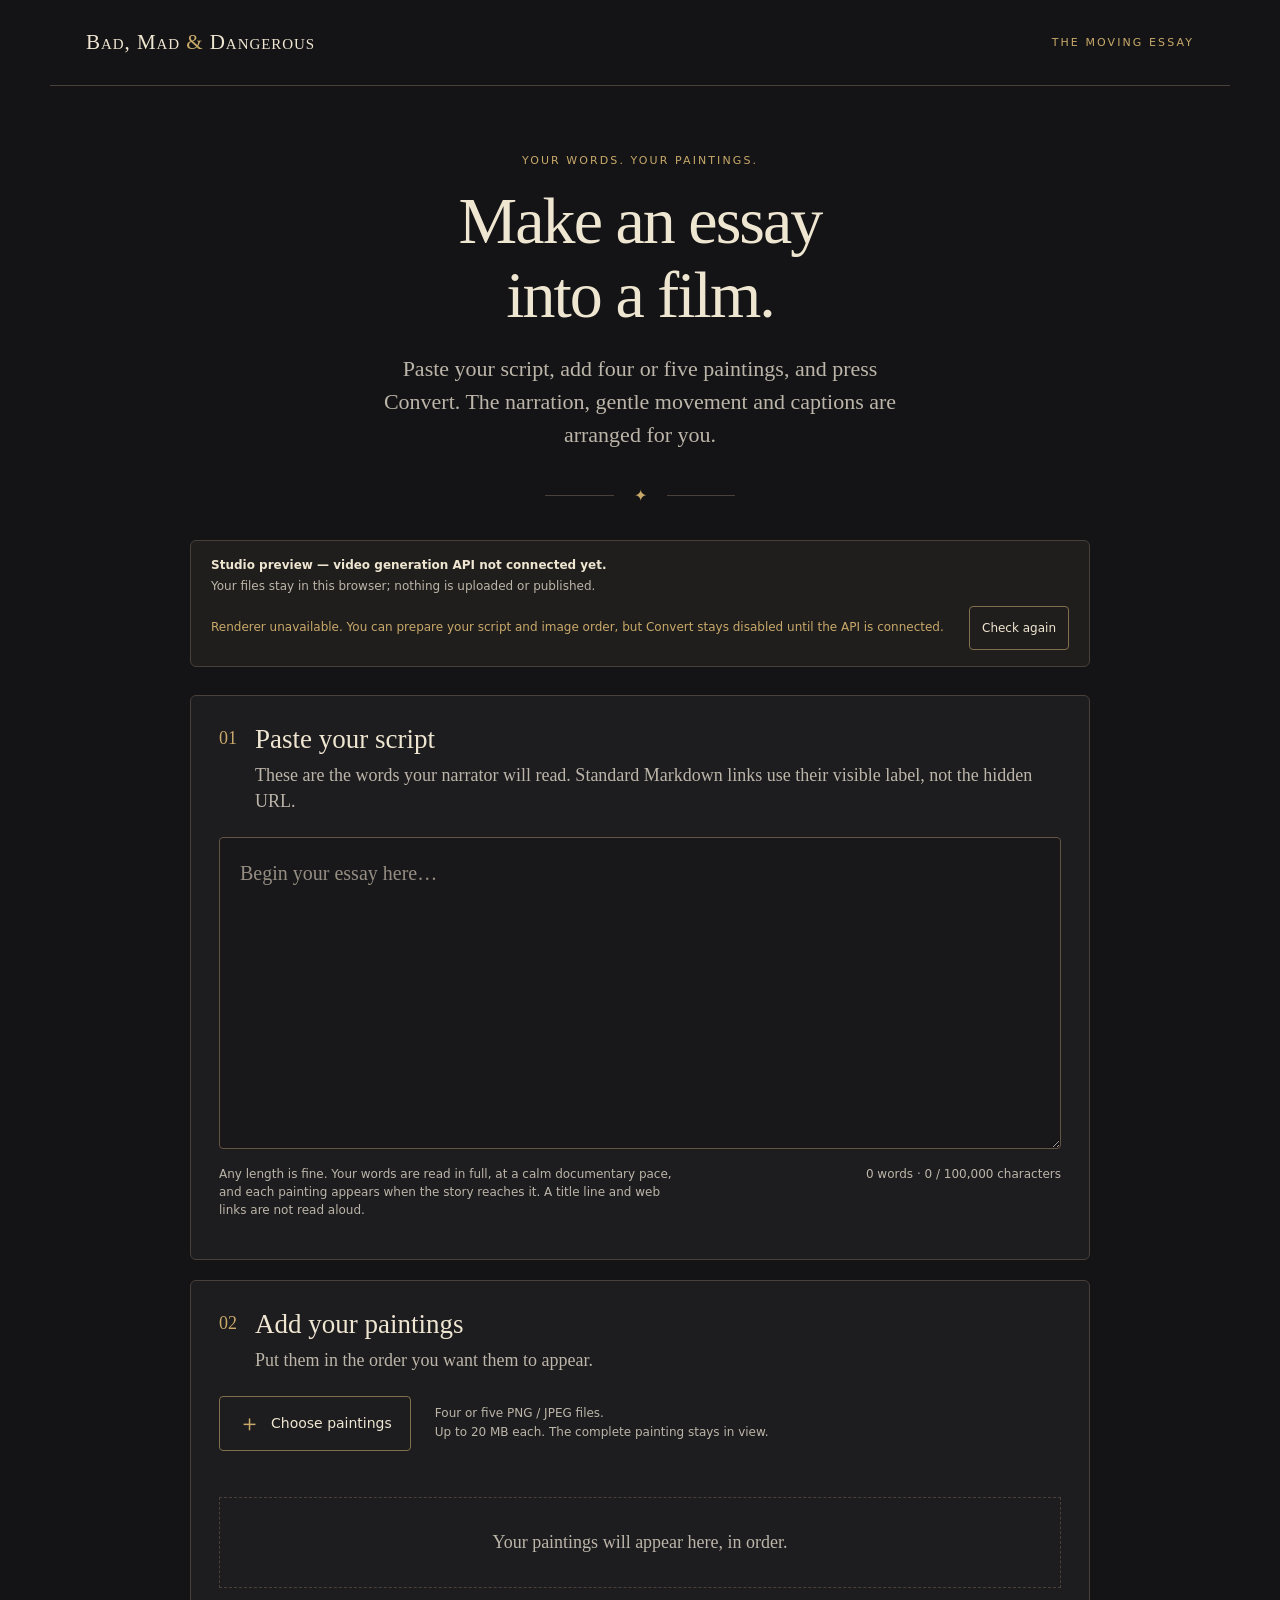
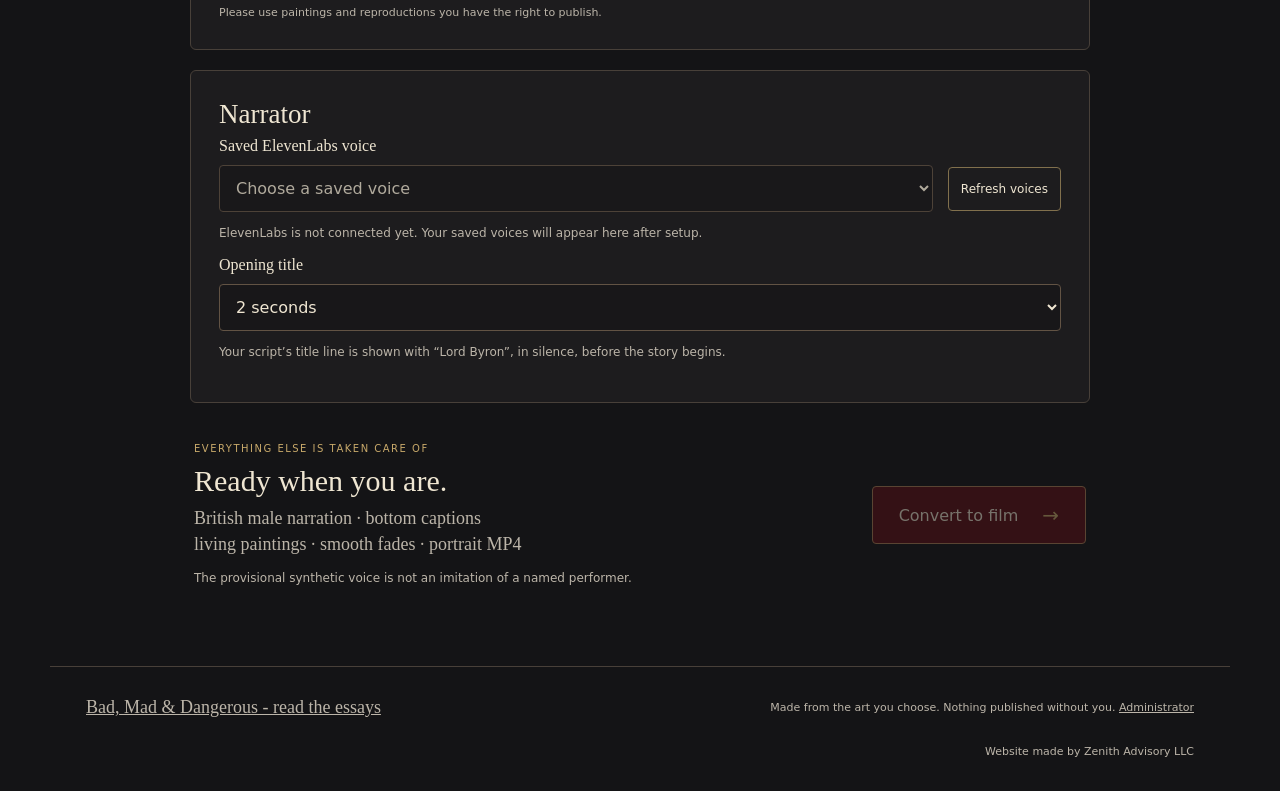
==== commit 34a0bb82: "Show "What's left" on the studio page instead of the Administrator page A closed-by-default collapsi" ====
--- a/web/index.html
+++ b/web/index.html
@@ -3,28 +3,23 @@
 <head>
   <meta charset="utf-8">
   <meta name="viewport" content="width=device-width, initial-scale=1">
-  <meta name="color-scheme" content="light">
+  <meta name="color-scheme" content="dark">
   <meta name="referrer" content="no-referrer">
   <meta name="description" content="The Bad, Mad & Dangerous moving-essay studio: prepare your words and chosen paintings for narrated films. Studio preview; generation API not connected yet.">
-  <meta http-equiv="Content-Security-Policy" content="default-src 'self'; img-src 'self' blob: data: https://www.badmaddangerous.com; style-src 'self' https://www.badmaddangerous.com https://fonts.googleapis.com; font-src 'self' https://fonts.gstatic.com; script-src 'self'; connect-src 'self'; media-src 'self'; object-src 'none'; base-uri 'none'; form-action 'self'">
+  <meta http-equiv="Content-Security-Policy" content="default-src 'self'; img-src 'self' blob: data:; style-src 'self'; script-src 'self'; connect-src 'self'; media-src 'self'; object-src 'none'; base-uri 'none'; form-action 'self'">
   <title>Byron Films · Bad, Mad &amp; Dangerous</title>
   <link rel="canonical" href="https://byronvideos.netlify.app/">
-  <link rel="icon" href="data:image/svg+xml,%3Csvg xmlns='http://www.w3.org/2000/svg' viewBox='0 0 64 64'%3E%3Crect width='64' height='64' rx='14' fill='%23141416'/%3E%3Cg transform='rotate(-14 13 25)'%3E%3Crect x='10' y='15' width='44' height='10' rx='2' fill='%23C8A96A'/%3E%3Cpath d='M17 15h6l-5 10h-6zM29 15h6l-5 10h-6zM41 15h6l-5 10h-6z' fill='%23141416'/%3E%3C/g%3E%3Crect x='10' y='28' width='44' height='26' rx='3' fill='%23C8A96A'/%3E%3Crect x='10' y='28' width='44' height='7' fill='%235B0E14'/%3E%3Cpath d='M17 28h6l-4 7h-6zM29 28h6l-4 7h-6zM41 28h6l-4 7h-6z' fill='%23C8A96A'/%3E%3C/svg%3E" type="image/svg+xml">
+  <link rel="icon" href="data:image/svg+xml,%3Csvg xmlns='http://www.w3.org/2000/svg' viewBox='0 0 64 64'%3E%3Cdefs%3E%3CradialGradient id='g' cx='50%' cy='45%' r='70%'%3E%3Cstop offset='0' stop-color='%234A0C1A'/%3E%3Cstop offset='1' stop-color='%2320030A'/%3E%3C/radialGradient%3E%3C/defs%3E%3Crect width='64' height='64' rx='14' fill='url(%23g)'/%3E%3Cg transform='rotate(-14 13 25)'%3E%3Crect x='10' y='15' width='44' height='10' rx='2' fill='%23D8B97A'/%3E%3Cpath d='M17 15h6l-5 10h-6zM29 15h6l-5 10h-6zM41 15h6l-5 10h-6z' fill='%233A0A14'/%3E%3C/g%3E%3Crect x='10' y='28' width='44' height='26' rx='3' fill='%23D8B97A'/%3E%3Crect x='10' y='28' width='44' height='7' fill='%23F6EFE1'/%3E%3Cpath d='M17 28h6l-4 7h-6zM29 28h6l-4 7h-6zM41 28h6l-4 7h-6z' fill='%233A0A14'/%3E%3C/svg%3E" type="image/svg+xml">
   <link rel="apple-touch-icon" href="/apple-touch-icon.png">
   <meta name="apple-mobile-web-app-title" content="Byron Films">
   <link rel="stylesheet" href="styles.css">
-  <!-- The house look (colours, type, crest) comes from the main site. If it is
-       missing, styles.css already holds a copy of the last known values. -->
-  <link rel="stylesheet" href="https://www.badmaddangerous.com/brand.css">
   <script type="module" src="app.mjs"></script>
 </head>
 <body>
   <a class="skip" href="#creator">Skip to film creator</a>
   <header class="masthead">
-    <a class="crest" href="https://www.badmaddangerous.com/" aria-label="Bad, Mad &amp; Dangerous, home"></a>
-    <div class="masthead-brand"><p class="wordmark">Bad, Mad <span>&amp;</span> Dangerous</p>
-    <span class="edition">The moving essay</span></div>
-    <nav class="sitenav" aria-label="Bad, Mad &amp; Dangerous"><a href="https://www.badmaddangerous.com/#/archive">Stories</a><a href="https://www.badmaddangerous.com/#/films">Films</a><a href="https://www.badmaddangerous.com/#/about">About</a></nav>
+    <p class="wordmark">Bad, Mad <span>&amp;</span> Dangerous</p>
+    <span class="edition">The moving essay</span>
   </header>
   <main>
     <section class="intro" aria-labelledby="page-title">
@@ -108,6 +103,16 @@
         <button id="check-exact" type="button" class="quiet">Check this film status</button>
       </div></div>
     </section>
+    <details id="remaining" class="card remaining" hidden>
+      <summary><span class="remaining-title">What&#8217;s left</span><span class="remaining-hint">Spending limit, ElevenLabs and fal</span></summary>
+      <dl class="check-list" aria-live="polite">
+        <dt>Studio spending limit</dt><dd id="left-studio">Not checked yet.</dd>
+        <dt>ElevenLabs</dt><dd id="left-elevenlabs">Not checked yet.</dd>
+        <dt>fal</dt><dd id="left-fal">Not checked yet.</dd>
+      </dl>
+      <p id="left-checked" class="muted"></p>
+      <button id="left-refresh" type="button" class="quiet">Check again</button>
+    </details>
     <noscript><p class="error">This local creator needs JavaScript. Your files have not been uploaded.</p></noscript>
   </main>
   <footer><p><a href="https://www.badmaddangerous.com">Bad, Mad &amp; Dangerous - read the essays</a></p><span>Made from the art you choose. Nothing published without you. <a href="admin.html">Administrator</a></span><span class="built-by">Website made by Zenith Advisory LLC</span></footer>
--- a/web/styles.css
+++ b/web/styles.css
@@ -1,237 +1,6 @@
-/* Byron Films · films.badmaddangerous.com
-   The look comes from the main site. index.html and admin.html link
-   https://www.badmaddangerous.com/brand.css AFTER this file; its :root
-   values win, so a change on the main site shows here automatically.
+:root{--ink:#141416;--crimson:#5B0E14;--gold:#C8A96A;--paper:#EFE6D2;--muted:#bcb5a9;--line:#484039;--surface:#1d1c1e;--serif:'Cormorant Garamond',Georgia,serif;--heading:'Playfair Display',Georgia,serif;color-scheme:dark;font-family:var(--serif);color:var(--paper);background:var(--ink)}*{box-sizing:border-box}body{margin:0}button,a,label,input,textarea{-webkit-tap-highlight-color:transparent}button,input,textarea{font:inherit}button,a.file-button{touch-action:manipulation}button,a{min-height:44px}button{cursor:pointer}button:disabled{opacity:.45;cursor:not-allowed}a{color:inherit}button:focus-visible,a:focus-visible,textarea:focus-visible,input:focus-visible{outline:3px solid var(--gold);outline-offset:5px}.skip{position:absolute;left:12px;top:-100px;background:var(--paper);color:var(--ink);padding:12px;z-index:5}.skip:focus{top:12px}.masthead{display:flex;align-items:center;justify-content:space-between;max-width:1180px;margin:auto;padding:30px 36px;border-bottom:1px solid var(--line)}.wordmark{font:small-caps 21px var(--heading);letter-spacing:.045em;margin:0}.wordmark span{color:var(--gold)}.edition,.eyebrow{font-family:system-ui,sans-serif;font-size:11px;letter-spacing:.19em;text-transform:uppercase;color:var(--gold)}main{width:min(900px,calc(100% - 48px));margin:0 auto}.intro{max-width:680px;text-align:center;margin:68px auto 28px}.intro h1{font-family:var(--heading);font-size:clamp(42px,6.5vw,66px);font-weight:400;line-height:1.12;letter-spacing:-.03em;margin:17px 0 20px}.standfirst{font-size:22px;line-height:1.5;color:var(--muted);max-width:550px;margin:0 auto}.rule{display:flex;align-items:center;gap:20px;color:var(--gold);margin:35px auto;width:190px}.rule:before,.rule:after{content:'';height:1px;flex:1;background:var(--line)}.prototype{border:1px solid var(--line);border-radius:6px;padding:16px 20px;line-height:1.45;background:#201e1c;font-family:system-ui,sans-serif;font-size:12px;color:var(--muted);margin-bottom:28px}.prototype strong{display:block;color:var(--paper);margin-bottom:4px;font-weight:600}.connection-row{display:flex;align-items:center;justify-content:space-between;gap:15px;margin-top:10px}#connection{color:var(--gold)}fieldset{border:0;padding:0;margin:0;min-width:0}.card{background:var(--surface);border:1px solid var(--line);border-radius:6px;padding:28px;margin-bottom:20px}.step-heading{display:flex;gap:18px;align-items:start;margin-bottom:23px}.step{font:18px var(--heading);color:var(--gold);padding-top:4px}h2{font-family:var(--heading);font-size:27px;font-weight:400;margin:0 0 7px}p{margin-top:0}.step-heading p,.finish-card p{font-size:18px;color:var(--muted);line-height:1.45;margin-bottom:0}textarea{width:100%;resize:vertical;min-height:240px;border:1px solid #625344;border-radius:4px;padding:20px;background:#181719;color:var(--paper);font-size:20px;line-height:1.5}textarea::placeholder{color:#958d83}.field-meta{display:flex;justify-content:space-between;gap:26px;margin-top:12px;color:var(--muted);font:12px/1.5 system-ui,sans-serif}.field-meta p{max-width:470px;margin:0}.field-meta output{text-align:right;min-width:155px}.upload-row{display:flex;align-items:center;gap:24px}.file-button,.quiet{display:inline-flex;justify-content:center;align-items:center;gap:10px;min-height:48px;padding:11px 18px;color:var(--paper);background:transparent;border:1px solid #81704d;border-radius:4px;font:14px system-ui,sans-serif;cursor:pointer;position:relative}.file-button{overflow:hidden}.file-button input{position:absolute;inset:0;opacity:0;width:100%;cursor:pointer}.file-button:focus-within{outline:3px solid var(--gold);outline-offset:5px}.file-button span{font-size:23px;color:var(--gold)}#image-help{font:12px/1.65 system-ui,sans-serif;color:var(--muted);margin:0}.empty{border:1px dashed var(--line);padding:34px 20px;color:var(--muted);text-align:center;margin:22px 0 14px;font-size:18px}.paintings{display:grid;gap:12px;padding:0;list-style:none;margin:24px 0 12px}.painting{display:grid;grid-template-columns:28px 92px minmax(0,1fr) auto;align-items:center;gap:14px;border-top:1px solid var(--line);padding-top:12px}.painting-number{font-size:19px;color:var(--gold)}.painting img{width:92px;height:76px;object-fit:contain;background:var(--ink);border-radius:3px}.painting-name{font:14px/1.5 system-ui,sans-serif;overflow-wrap:anywhere}.painting-meta{display:block;color:var(--muted);font-size:11px;margin-top:4px}.painting-controls{display:flex;gap:6px}.painting-controls button{min-width:44px;min-height:44px;font-size:16px;padding:8px;background:var(--ink);border:1px solid var(--line);color:var(--paper);border-radius:4px}.rights{color:var(--muted);font:11px/1.5 system-ui,sans-serif;margin:17px 0 0}.finish-card{display:flex;gap:28px;align-items:center;justify-content:space-between;padding:20px 4px 24px}.finish-card .eyebrow{font:10px system-ui,sans-serif;letter-spacing:.15em;color:var(--gold);margin-bottom:10px}.finish-card h2{font-size:30px}.finish-card p.muted,.muted{font:12px/1.6 system-ui,sans-serif;color:var(--muted);margin-top:12px}.primary{display:inline-flex;justify-content:center;align-items:center;gap:24px;min-height:58px;padding:16px 26px;border:1px solid #ae8055;border-radius:4px;background:var(--crimson);color:var(--paper);text-decoration:none;font:16px system-ui,sans-serif;white-space:nowrap}.primary span{color:var(--gold);font-size:20px}.small{min-height:44px;font-size:12px;padding:6px 12px}.error{padding:18px;border:1px solid #cb847a;color:#ffcbc0;background:#351b1d;border-radius:4px;font:14px/1.6 system-ui,sans-serif}.job{margin-top:24px;scroll-margin-top:24px}.job>p:not(.eyebrow){font-size:18px;line-height:1.5}progress{width:100%;height:13px;margin:14px 0;accent-color:var(--gold);border:0;border-radius:10px;overflow:hidden}progress::-webkit-progress-bar{background:var(--ink)}progress::-webkit-progress-value{background:var(--gold)}.job-actions{display:flex;flex-wrap:wrap;gap:14px;margin-top:18px}.job [hidden],[hidden]{display:none!important}footer{display:flex;flex-wrap:wrap;align-items:center;justify-content:space-between;gap:25px;max-width:1180px;margin:54px auto 0;padding:30px 36px;border-top:1px solid var(--line);color:var(--muted)}footer p{font-size:18px;margin:0}footer span{font:11px/1.6 system-ui,sans-serif} footer .built-by{display:block;flex-basis:100%;text-align:right}.sr-only{position:absolute;width:1px;height:1px;padding:0;margin:-1px;overflow:hidden;clip:rect(0,0,0,0);white-space:nowrap;border:0}@media(max-width:650px){.masthead{padding:24px}.edition{display:none}.wordmark{font-size:17px}main{width:calc(100% - 32px)}.intro{margin-top:42px}.standfirst{font-size:20px}.card{padding:21px 17px}.prototype{padding:15px}.connection-row{align-items:flex-start}.step-heading{gap:12px}.field-meta{display:block}.field-meta output{display:block;text-align:left;margin-top:10px}.upload-row{align-items:start;flex-direction:column;gap:13px}.painting{grid-template-columns:20px 74px minmax(0,1fr);gap:9px}.painting img{width:74px;height:75px}.painting-controls{grid-column:2/4;justify-content:flex-end}.finish-card{flex-direction:column;align-items:stretch;padding:15px 3px}.primary{width:100%}.job-actions{flex-direction:column}footer{padding:25px 24px;display:block}footer p{margin-bottom:10px}footer .built-by{text-align:left;margin-top:10px}textarea{padding:15px;font-size:18px}}@media(prefers-reduced-motion:reduce){*{scroll-behavior:auto!important}}
 
-   Rules for this file:
-   · Colours and fonts are only ever written as var(--l-…) house tokens.
-     Never hard-code a house colour below the fallback block.
-   · Never depend on the main site's class names: only its tokens.
-   · The block below is the fallback: a copy of the main site's last known
-     tokens, so the page still looks right if brand.css cannot be loaded. */
-:root{
-  --l-paper:#F6EFE1; --l-paper-2:#EFE5D1; --l-card:#FBF6EC; --l-line:#D9C7A0; --l-line-2:#E6D9BE;
-  --l-ink:#2B241C; --l-ink-2:#4E4436; --l-ink-3:#6E6250;
-  --l-green:#1F3D30; --l-green-2:#2A5040; --l-green-deep:#173126;
-  --l-wine:#7A2232; --l-wine-2:#922B3D; --l-gold:#B08A45; --l-gold-lt:#D8B97A;
-  --l-caps:"Cinzel","Cormorant Garamond",Georgia,serif;
-  --l-it:"Cormorant Garamond",Georgia,serif;
-  --l-crest:url("https://www.badmaddangerous.com/assets/crest.png");
-}
-
-/* Films-only settings, all derived from the house tokens. */
-:root{
-  --s1:4px;--s2:8px;--s3:12px;--s4:16px;--s5:24px;--s6:32px;--s7:48px;--s8:64px;
-  --radius:4px;--radius-card:6px;
-  --ease:cubic-bezier(.23,1,.32,1);
-  --on-dark:var(--l-paper);
-  --shadow-card:0 12px 28px -22px rgba(70,45,15,.45);
-  --shadow-btn:inset 0 0 0 2px rgba(0,0,0,.18),0 6px 16px -8px rgba(40,25,10,.6);
-  color-scheme:light;
-  font-family:var(--l-it);font-weight:500;font-size:20px;line-height:1.6;
-  color:var(--l-ink);background:var(--l-paper);
-}
-
-/* ── base ─────────────────────────────────────────────────────────── */
-*{box-sizing:border-box}
-[hidden],.job [hidden]{display:none!important}
-body{margin:0;background:var(--l-paper);color:var(--l-ink);min-height:100dvh;display:flex;flex-direction:column}
-main{flex:1}
-p{margin-top:0}
-a{color:var(--l-green);text-underline-offset:.22em;text-decoration-thickness:1px}
-button,a,label,input,textarea,select{-webkit-tap-highlight-color:transparent}
-button,input,textarea,select{font:inherit;color:inherit}
-button,a.file-button{touch-action:manipulation}
-button,a{min-height:44px}
-button{cursor:pointer}
-button:disabled{opacity:.45;cursor:not-allowed}
-button:focus-visible,a:focus-visible,textarea:focus-visible,input:focus-visible,select:focus-visible{outline:3px solid var(--l-green);outline-offset:3px}
-fieldset{border:0;padding:0;margin:0;min-width:0}
-label{font-weight:600;color:var(--l-green)}
-.sr-only{position:absolute;width:1px;height:1px;padding:0;margin:-1px;overflow:hidden;clip:rect(0,0,0,0);white-space:nowrap;border:0}
-.skip{position:absolute;left:var(--s3);top:-100px;background:var(--l-green);color:var(--on-dark);padding:var(--s3);z-index:5}
-.skip:focus{top:var(--s3)}
-
-/* ── header: crest | name over subtitle | links, as on the main site ── */
-.masthead{display:grid;grid-template-columns:1fr auto 1fr;align-items:center;gap:var(--s4);
-  padding:var(--s3) clamp(18px,4vw,72px);background:var(--l-paper);border-bottom:1px solid var(--l-line)}
-.crest{grid-column:1;justify-self:start;display:block;width:56px;height:56px;min-height:0;
-  background:var(--l-crest) center/contain no-repeat}
-.masthead-brand{grid-column:2;display:flex;flex-direction:column;align-items:center;gap:2px;text-align:center}
-.wordmark{margin:0;font-family:var(--l-caps);font-weight:500;font-size:clamp(19px,1.9vw,28px);letter-spacing:.06em;
-  text-transform:uppercase;color:var(--l-green);line-height:1.2}
-.wordmark span{color:var(--l-gold)}
-.edition{display:flex;align-items:center;gap:var(--s3);font-family:var(--l-it);font-style:italic;font-weight:500;
-  font-size:clamp(16px,1.35vw,20px);color:var(--l-wine);line-height:1.3}
-.edition::before,.edition::after{content:"";width:2.4rem;height:1px;background:var(--l-gold)}
-.sitenav{grid-column:3;justify-self:end;display:flex;gap:clamp(var(--s4),2vw,var(--s6))}
-.sitenav a{display:inline-flex;align-items:center;font-weight:600;font-size:clamp(17px,1.3vw,19px);color:var(--l-ink);text-decoration:none;
-  border-bottom:2px solid transparent;transition:border-color .2s var(--ease),color .2s var(--ease)}
-@media (hover:hover) and (pointer:fine){.sitenav a:hover{color:var(--l-green);border-bottom-color:var(--l-green)}}
-
-/* ── page intro ───────────────────────────────────────────────────── */
-main{width:min(900px,calc(100% - 48px));margin:0 auto}
-.eyebrow{margin:0 0 var(--s2);font-family:var(--l-caps);font-weight:500;font-size:13px;letter-spacing:.16em;text-transform:uppercase;color:var(--l-wine)}
-.intro{max-width:680px;text-align:center;margin:var(--s8) auto var(--s6)}
-.intro h1{margin:var(--s3) 0 var(--s4);font-family:var(--l-it);font-style:italic;font-weight:600;color:var(--l-green);
-  font-size:clamp(44px,2rem + 3vw,68px);line-height:1.04;letter-spacing:-.005em;text-wrap:balance}
-.standfirst{margin:0 auto;max-width:560px;font-style:italic;font-size:clamp(20px,1.1rem + .4vw,24px);line-height:1.45;color:var(--l-ink-2);text-wrap:pretty}
-.rule{display:flex;align-items:center;gap:var(--s4);width:min(17rem,60%);margin:var(--s6) auto 0;color:var(--l-gold);font-size:16px;line-height:1}
-.rule::before,.rule::after{content:"";flex:1;height:1px;background:linear-gradient(to right,transparent,var(--l-gold))}
-.rule::after{background:linear-gradient(to left,transparent,var(--l-gold))}
-
-/* ── headings and text ────────────────────────────────────────────── */
-h2{margin:0 0 var(--s2);font-family:var(--l-it);font-style:italic;font-weight:600;color:var(--l-green);font-size:clamp(28px,1.3rem + .9vw,34px);line-height:1.15}
-.muted,.finish-card p.muted{margin-top:var(--s3);font-size:17px;line-height:1.5;color:var(--l-ink-3)}
-.step-heading p,.finish-card p{margin-bottom:0;font-size:19px;line-height:1.5;color:var(--l-ink-2)}
-
-/* ── notices ──────────────────────────────────────────────────────── */
-.prototype,.reminder{display:block;margin-bottom:var(--s5);padding:var(--s4) var(--s5);border:1px solid var(--l-line);border-radius:var(--radius-card);
-  background:var(--l-paper-2);font-size:18px;line-height:1.5;color:var(--l-ink-2)}
-.prototype strong,.reminder strong{display:block;margin-bottom:var(--s1);font-weight:700;color:var(--l-green)}
-.prototype p{margin-bottom:var(--s3)}
-.reminder{border-color:var(--l-gold)}
-.reminder.urgent{border-color:var(--l-wine);background:var(--l-card)}
-.reminder.urgent strong{color:var(--l-wine)}
-.connection-row{display:flex;align-items:center;justify-content:space-between;gap:var(--s4);margin-top:var(--s3)}
-#connection{color:var(--l-wine);font-weight:600}
-.connection-row button{flex:none;white-space:nowrap}
-.error{padding:var(--s4) var(--s5);border:1px solid var(--l-wine);border-left-width:1px;border-radius:var(--radius);background:var(--l-card);
-  color:var(--l-wine);font-size:18px;line-height:1.5;font-weight:600}
-
-/* ── cards ────────────────────────────────────────────────────────── */
-.card{margin-bottom:var(--s5);padding:var(--s6);background:var(--l-card);border:1px solid var(--l-line);border-radius:var(--radius-card);box-shadow:var(--shadow-card)}
-.step-heading{display:flex;gap:var(--s4);align-items:start;margin-bottom:var(--s5)}
-.step{padding-top:6px;font-family:var(--l-caps);font-weight:600;font-size:18px;letter-spacing:.08em;color:var(--l-gold)}
-
-/* ── script field ─────────────────────────────────────────────────── */
-textarea{width:100%;min-height:240px;resize:vertical;padding:var(--s5);border:1px solid var(--l-line);border-radius:var(--radius);
-  background:var(--l-paper);color:var(--l-ink);font-size:20px;line-height:1.55;transition:border-color .2s var(--ease)}
-textarea::placeholder{color:var(--l-ink-3);font-style:italic}
-textarea:focus{border-color:var(--l-green)}
-.field-meta{display:flex;justify-content:space-between;gap:var(--s5);margin-top:var(--s3);font-size:16px;line-height:1.5;color:var(--l-ink-3)}
-.field-meta p{max-width:470px;margin:0}
-.field-meta output{min-width:160px;text-align:right;font-variant-numeric:tabular-nums;color:var(--l-ink-2)}
-
-/* ── buttons ──────────────────────────────────────────────────────── */
-.primary{display:inline-flex;justify-content:center;align-items:center;gap:var(--s4);min-height:54px;padding:var(--s3) var(--s6);
-  border:1px solid var(--l-gold);border-radius:var(--radius);background:var(--l-wine);color:var(--on-dark);box-shadow:var(--shadow-btn);
-  font-family:var(--l-it);font-weight:600;font-size:21px;line-height:1.2;text-decoration:none;white-space:nowrap;
-  transition:transform .16s var(--ease),filter .2s var(--ease)}
-.primary span{color:var(--l-gold-lt);font-size:22px}
-#download,#clean-download{background:var(--l-green)}
-.file-button,.quiet{position:relative;display:inline-flex;justify-content:center;align-items:center;gap:var(--s2);min-height:48px;padding:var(--s2) var(--s4);
-  border:1px solid var(--l-gold);border-radius:var(--radius);background:var(--l-card);color:var(--l-green);
-  font-family:var(--l-it);font-weight:600;font-size:18px;line-height:1.2;text-decoration:none;cursor:pointer;
-  transition:transform .16s var(--ease),background-color .2s var(--ease)}
-.small{min-height:44px;padding:var(--s1) var(--s3);font-size:16px}
-@media (hover:hover) and (pointer:fine){
-  .primary:not(:disabled):hover{filter:brightness(1.12)}
-  .quiet:not(:disabled):hover,.file-button:hover{background:var(--l-paper-2)}
-}
-.primary:not(:disabled):active,.quiet:not(:disabled):active,.file-button:active{transform:scale(.97)}
-.primary.working{opacity:.75;pointer-events:none}
-
-/* ── paintings ────────────────────────────────────────────────────── */
-.upload-row{display:flex;align-items:center;gap:var(--s5)}
-.file-button{overflow:hidden}
-.file-button input{position:absolute;inset:0;width:100%;opacity:0;cursor:pointer}
-.file-button:focus-within{outline:3px solid var(--l-green);outline-offset:3px}
-.file-button span{font-size:22px;color:var(--l-gold)}
-#image-help{margin:0;font-size:16px;line-height:1.5;color:var(--l-ink-3)}
-.empty{margin:var(--s5) 0 var(--s4);padding:var(--s6) var(--s5);border:1px dashed var(--l-line);border-radius:var(--radius);
-  text-align:center;font-style:italic;font-size:19px;color:var(--l-ink-3)}
-.paintings{display:grid;gap:var(--s3);margin:var(--s5) 0 var(--s3);padding:0;list-style:none}
-.painting{display:grid;grid-template-columns:28px 92px minmax(0,1fr) auto;align-items:center;gap:var(--s4);padding-top:var(--s3);border-top:1px solid var(--l-line-2)}
-.painting-number{font-family:var(--l-caps);font-weight:600;font-size:18px;color:var(--l-gold)}
-.painting img{width:92px;height:76px;object-fit:contain;background:var(--l-paper-2);border-radius:3px}
-.painting-name{font-size:17px;line-height:1.4;font-weight:600;overflow-wrap:anywhere}
-.painting-meta{display:block;margin-top:2px;font-weight:500;font-size:15px;color:var(--l-ink-3)}
-.painting-controls{display:flex;gap:6px}
-.painting-controls button{min-width:44px;min-height:44px;padding:var(--s2);border:1px solid var(--l-line);border-radius:var(--radius);
-  background:var(--l-paper);color:var(--l-green);font-size:16px}
-.rights{margin:var(--s4) 0 0;font-style:italic;font-size:16px;line-height:1.5;color:var(--l-ink-3)}
-
-/* ── narrator and other fields ────────────────────────────────────── */
-select,input[type=password],input[type=text]{min-width:0;max-width:100%;padding:var(--s3);border:1px solid var(--l-line);border-radius:var(--radius);
-  background:var(--l-paper);color:var(--l-ink);font-family:var(--l-it);font-weight:500;font-size:18px}
-select{flex:1;min-height:48px}
-.card > label{display:block;margin-top:var(--s4)}
-.admin-field{display:grid;gap:var(--s2);margin:var(--s5) 0}
-.admin-actions{display:flex;flex-wrap:wrap;gap:var(--s3)}
-.voice-list{display:grid;gap:var(--s3);margin:var(--s4) 0;padding:0;list-style:none}
-.voice-list li{display:flex;flex-wrap:wrap;justify-content:space-between;align-items:center;gap:var(--s3);padding-top:var(--s3);border-top:1px solid var(--l-line-2)}
-
-/* ── ready to convert ─────────────────────────────────────────────── */
-.finish-card{display:flex;align-items:center;justify-content:space-between;gap:var(--s6);margin-top:var(--s6);padding:var(--s5) 0 var(--s5);
-  border-top:1px solid var(--l-line)}
-.finish-card p.eyebrow{margin-bottom:var(--s2);font-size:13px;line-height:1.4;color:var(--l-wine)}
-.finish-card h2{font-size:clamp(30px,1.4rem + 1vw,38px)}
-
-/* ── check before paying ──────────────────────────────────────────── */
-.check{margin-top:var(--s5);border-color:var(--l-gold)}
-.check h2{margin:var(--s1) 0 var(--s4)}
-.check-list{display:grid;grid-template-columns:max-content 1fr;gap:var(--s2) var(--s5);margin:0}
-.check-list dt{padding-top:4px;font-family:var(--l-caps);font-weight:500;font-size:13px;letter-spacing:.1em;text-transform:uppercase;color:var(--l-wine)}
-.check-list dd{margin:0;overflow-wrap:anywhere}
-
-/* ── film status and download ─────────────────────────────────────── */
-.job{margin-top:var(--s5);scroll-margin-top:var(--s5)}
-.job>p:not(.eyebrow){font-size:20px;line-height:1.5}
-progress{width:100%;height:12px;margin:var(--s3) 0;border:0;border-radius:10px;overflow:hidden;accent-color:var(--l-green);background:var(--l-paper-2)}
-progress::-webkit-progress-bar{background:var(--l-paper-2)}
-progress::-webkit-progress-value{background:var(--l-green)}
-progress::-moz-progress-bar{background:var(--l-green)}
-.job-actions{display:flex;flex-wrap:wrap;gap:var(--s3);margin-top:var(--s4)}
-
-/* ── footer: the main site's deep-green band ──────────────────────── */
-footer{display:flex;flex-wrap:wrap;align-items:center;justify-content:space-between;gap:var(--s3) var(--s6);margin-top:var(--s8);
-  padding:var(--s6) max(clamp(18px,4vw,72px),calc((100% - 1180px)/2));background:var(--l-green-deep);border-top:1px solid var(--l-gold);color:var(--l-paper-2)}
-footer a{color:var(--on-dark)}
-footer p{margin:0;font-family:var(--l-caps);font-weight:500;font-size:17px;letter-spacing:.05em}
-footer p a{text-decoration:none}
-footer span{font-style:italic;font-size:17px;line-height:1.5}
-footer .built-by{flex-basis:100%;padding-top:var(--s3);border-top:1px solid color-mix(in srgb,var(--l-gold-lt) 25%,transparent);
-  text-align:center;font-style:normal;font-size:14px;letter-spacing:.04em;opacity:.8}
-
-/* ── phone ────────────────────────────────────────────────────────── */
-@media (max-width:760px){
-  .masthead{grid-template-columns:auto 1fr;padding:var(--s2) var(--s4)}
-  .crest{width:44px;height:44px}
-  .masthead-brand{grid-column:2;align-items:flex-start;text-align:left}
-  .sitenav{display:none}
-  .wordmark{font-size:17px;letter-spacing:.04em}
-  .edition{font-size:15px}
-  .edition::before{display:none}
-  .edition::after{width:1.6rem}
-}
-@media (max-width:650px){
-  :root{font-size:19px}
-  main{width:calc(100% - 32px)}
-  .intro{margin:var(--s7) auto var(--s5)}
-  .card{padding:var(--s5) var(--s4)}
-  .prototype,.reminder{padding:var(--s4)}
-  .connection-row{align-items:flex-start}
-  .step-heading{gap:var(--s3)}
-  .field-meta{display:block}
-  .field-meta output{display:block;margin-top:var(--s2);text-align:left}
-  .upload-row{flex-direction:column;align-items:start;gap:var(--s3)}
-  .painting{grid-template-columns:20px 74px minmax(0,1fr);gap:var(--s2)}
-  .painting img{width:74px;height:75px}
-  .painting-controls{grid-column:2/4;justify-content:flex-end}
-  .finish-card{flex-direction:column;align-items:stretch;gap:var(--s5)}
-  .primary{width:100%}
-  .job-actions{flex-direction:column}
-  textarea{padding:var(--s4);font-size:19px}
-  footer{display:block;text-align:center;padding:var(--s6) var(--s4)}
-  footer p{margin-bottom:var(--s3)}
-  footer span{display:block}
-  footer .built-by{margin-top:var(--s4)}
-}
-@media (max-width:560px){
-  .check-list{grid-template-columns:1fr;gap:2px}
-  .check-list dd{margin-bottom:var(--s3)}
-}
-@media (prefers-reduced-motion:reduce){
-  *{scroll-behavior:auto!important;transition:none!important}
-}
+select,input[type=password],input[type=text]{min-width:0;max-width:100%;padding:12px;border:1px solid #625344;border-radius:4px;background:#181719;color:var(--paper);font:16px system-ui,sans-serif}select{flex:1}select:focus-visible{outline:3px solid var(--gold)}.admin-field{display:grid;gap:10px;margin:20px 0}.admin-actions{display:flex;gap:12px;flex-wrap:wrap}.voice-list{list-style:none;padding:0;margin:16px 0;display:grid;gap:10px}.voice-list li{display:flex;justify-content:space-between;align-items:center;gap:12px;flex-wrap:wrap}
+.check{border-color:var(--gold);margin-top:20px}.check h2{margin:4px 0 14px}.check-list{display:grid;grid-template-columns:max-content 1fr;gap:10px 18px;margin:0}.check-list dt{font-family:system-ui,sans-serif;font-size:12px;letter-spacing:.08em;text-transform:uppercase;color:var(--muted);padding-top:3px}.check-list dd{margin:0;overflow-wrap:anywhere}@media(max-width:560px){.check-list{grid-template-columns:1fr;gap:2px}.check-list dd{margin-bottom:10px}}
+.reminder{display:block;border:1px solid var(--gold);border-radius:6px;padding:16px 20px;margin-bottom:24px;background:#24201a;font:13px/1.55 system-ui,sans-serif;color:var(--paper)}.reminder strong{display:block;font-size:15px;color:var(--gold);margin-bottom:4px}.reminder.urgent{border-color:#cb847a;background:#351b1d}.reminder.urgent strong{color:#ffcbc0}.primary.working{opacity:.75;pointer-events:none}
+.remaining{margin-top:40px}.remaining summary{display:flex;flex-wrap:wrap;align-items:baseline;gap:6px 16px;min-height:44px;cursor:pointer;list-style:none}.remaining summary::-webkit-details-marker{display:none}.remaining summary::before{content:"+";font:24px/1 var(--heading);color:var(--gold);width:16px}.remaining[open] summary::before{content:"\2212"}.remaining-title{font:27px var(--heading)}.remaining-hint{font:14px system-ui,sans-serif;color:var(--muted)}.remaining summary:focus-visible{outline:3px solid var(--gold);outline-offset:5px}.remaining .check-list{margin:22px 0 4px}.remaining dd{font-size:18px;line-height:1.45}
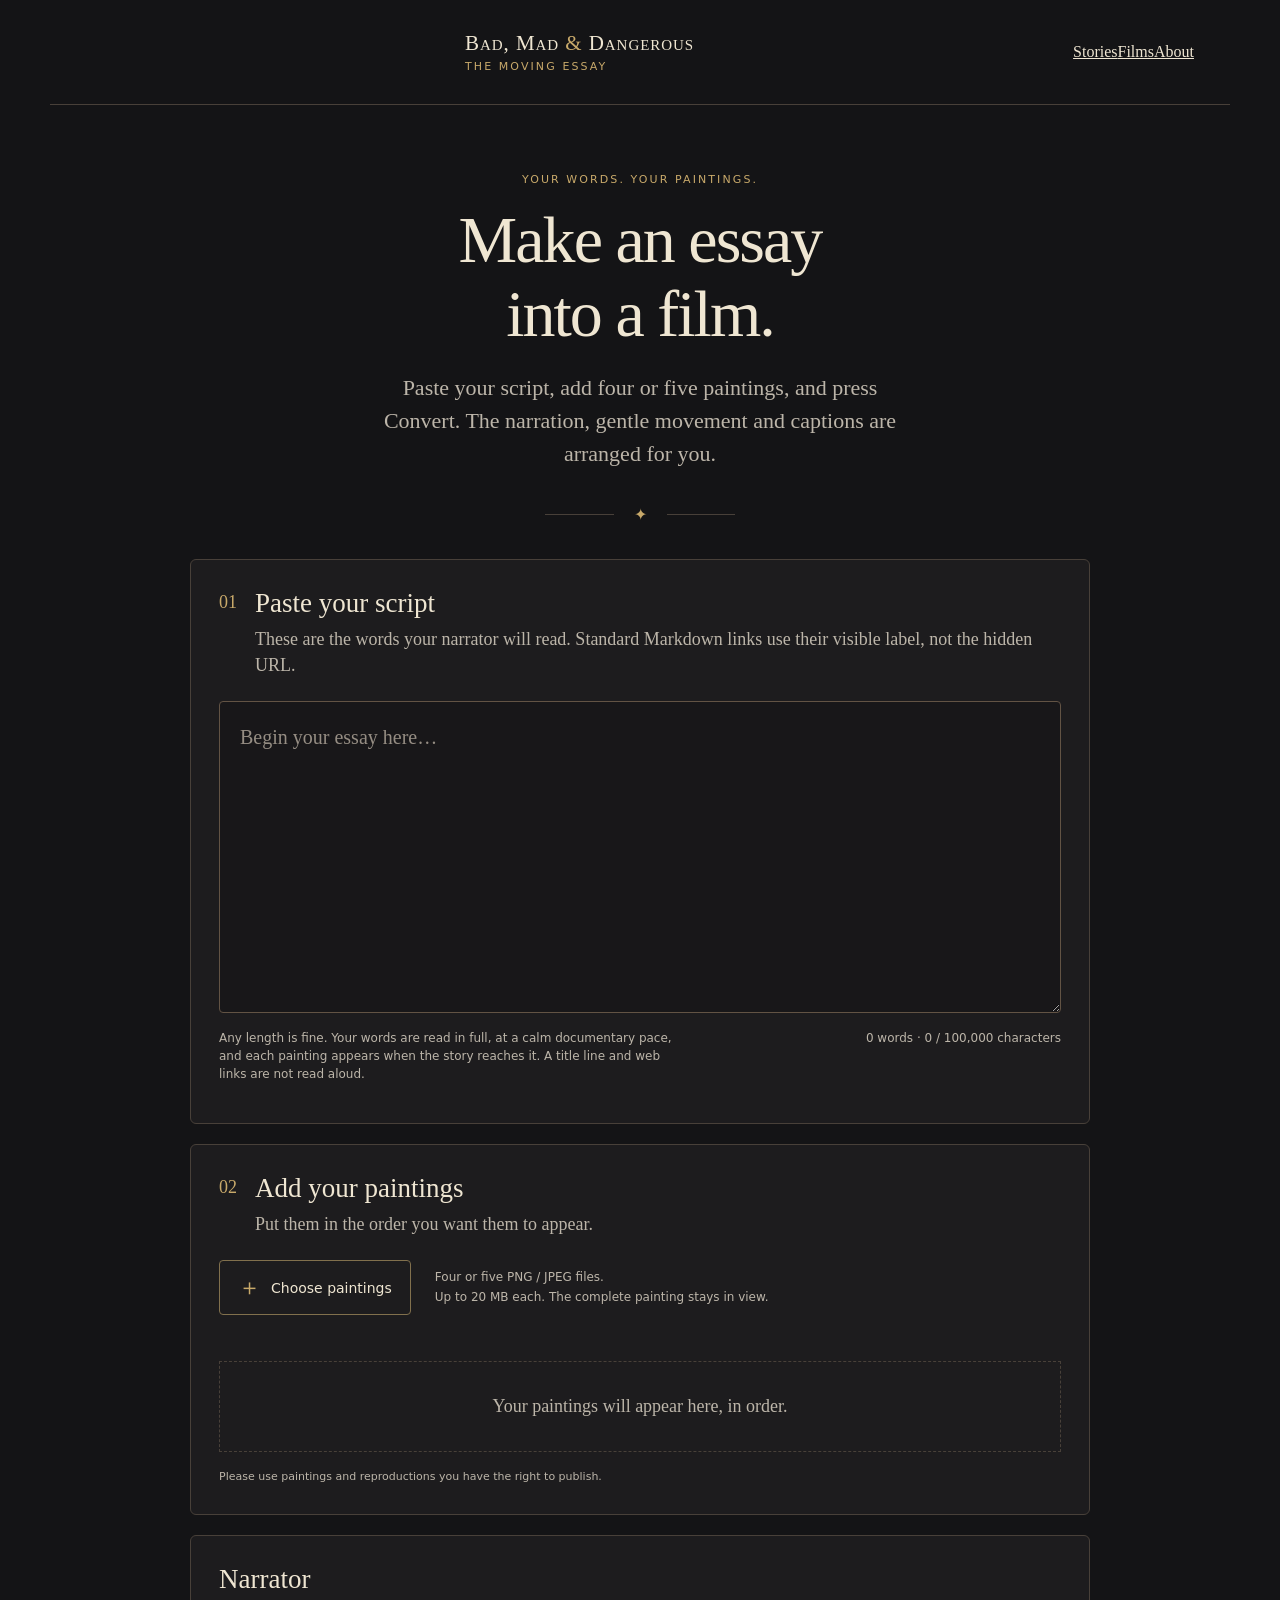
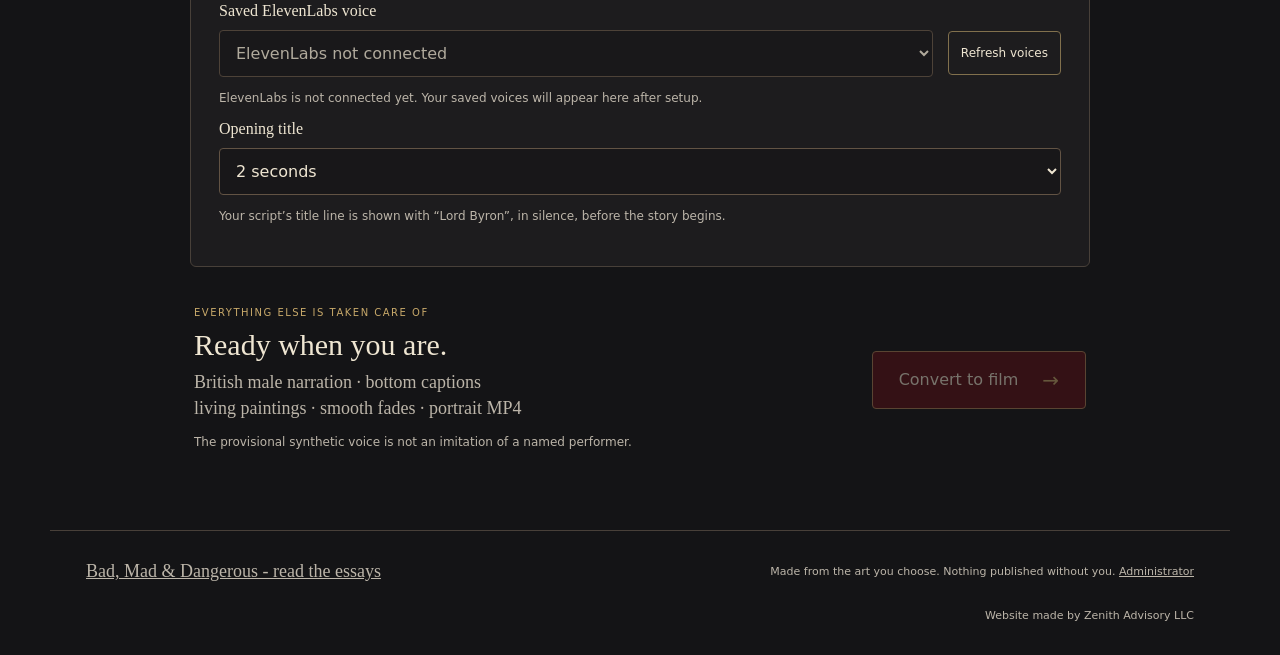
==== commit 0ada72be: "Merge remote-tracking branch 'origin/main' into whats-left-on-candidate # Conflicts: #	web/admin.htm" ====
--- a/web/index.html
+++ b/web/index.html
@@ -3,23 +3,28 @@
 <head>
   <meta charset="utf-8">
   <meta name="viewport" content="width=device-width, initial-scale=1">
-  <meta name="color-scheme" content="dark">
+  <meta name="color-scheme" content="light">
   <meta name="referrer" content="no-referrer">
   <meta name="description" content="The Bad, Mad & Dangerous moving-essay studio: prepare your words and chosen paintings for narrated films. Studio preview; generation API not connected yet.">
-  <meta http-equiv="Content-Security-Policy" content="default-src 'self'; img-src 'self' blob: data:; style-src 'self'; script-src 'self'; connect-src 'self'; media-src 'self'; object-src 'none'; base-uri 'none'; form-action 'self'">
+  <meta http-equiv="Content-Security-Policy" content="default-src 'self'; img-src 'self' blob: data: https://www.badmaddangerous.com; style-src 'self' https://www.badmaddangerous.com https://fonts.googleapis.com; font-src 'self' https://fonts.gstatic.com; script-src 'self'; connect-src 'self'; media-src 'self'; object-src 'none'; base-uri 'none'; form-action 'self'">
   <title>Byron Films · Bad, Mad &amp; Dangerous</title>
   <link rel="canonical" href="https://byronvideos.netlify.app/">
   <link rel="icon" href="data:image/svg+xml,%3Csvg xmlns='http://www.w3.org/2000/svg' viewBox='0 0 64 64'%3E%3Cdefs%3E%3CradialGradient id='g' cx='50%' cy='45%' r='70%'%3E%3Cstop offset='0' stop-color='%234A0C1A'/%3E%3Cstop offset='1' stop-color='%2320030A'/%3E%3C/radialGradient%3E%3C/defs%3E%3Crect width='64' height='64' rx='14' fill='url(%23g)'/%3E%3Cg transform='rotate(-14 13 25)'%3E%3Crect x='10' y='15' width='44' height='10' rx='2' fill='%23D8B97A'/%3E%3Cpath d='M17 15h6l-5 10h-6zM29 15h6l-5 10h-6zM41 15h6l-5 10h-6z' fill='%233A0A14'/%3E%3C/g%3E%3Crect x='10' y='28' width='44' height='26' rx='3' fill='%23D8B97A'/%3E%3Crect x='10' y='28' width='44' height='7' fill='%23F6EFE1'/%3E%3Cpath d='M17 28h6l-4 7h-6zM29 28h6l-4 7h-6zM41 28h6l-4 7h-6z' fill='%233A0A14'/%3E%3C/svg%3E" type="image/svg+xml">
   <link rel="apple-touch-icon" href="/apple-touch-icon.png">
   <meta name="apple-mobile-web-app-title" content="Byron Films">
   <link rel="stylesheet" href="styles.css">
+  <!-- The house look (colours, type, crest) comes from the main site. If it is
+       missing, styles.css already holds a copy of the last known values. -->
+  <link rel="stylesheet" href="https://www.badmaddangerous.com/brand.css">
   <script type="module" src="app.mjs"></script>
 </head>
 <body>
   <a class="skip" href="#creator">Skip to film creator</a>
   <header class="masthead">
-    <p class="wordmark">Bad, Mad <span>&amp;</span> Dangerous</p>
-    <span class="edition">The moving essay</span>
+    <a class="crest" href="https://www.badmaddangerous.com/" aria-label="Bad, Mad &amp; Dangerous, home"></a>
+    <div class="masthead-brand"><p class="wordmark">Bad, Mad <span>&amp;</span> Dangerous</p>
+    <span class="edition">The moving essay</span></div>
+    <nav class="sitenav" aria-label="Bad, Mad &amp; Dangerous"><a href="https://www.badmaddangerous.com/#/archive">Stories</a><a href="https://www.badmaddangerous.com/#/films">Films</a><a href="https://www.badmaddangerous.com/#/about">About</a></nav>
   </header>
   <main>
     <section class="intro" aria-labelledby="page-title">
@@ -103,16 +108,6 @@
         <button id="check-exact" type="button" class="quiet">Check this film status</button>
       </div></div>
     </section>
-    <details id="remaining" class="card remaining" hidden>
-      <summary><span class="remaining-title">What&#8217;s left</span><span class="remaining-hint">Spending limit, ElevenLabs and fal</span></summary>
-      <dl class="check-list" aria-live="polite">
-        <dt>Studio spending limit</dt><dd id="left-studio">Not checked yet.</dd>
-        <dt>ElevenLabs</dt><dd id="left-elevenlabs">Not checked yet.</dd>
-        <dt>fal</dt><dd id="left-fal">Not checked yet.</dd>
-      </dl>
-      <p id="left-checked" class="muted"></p>
-      <button id="left-refresh" type="button" class="quiet">Check again</button>
-    </details>
     <noscript><p class="error">This local creator needs JavaScript. Your files have not been uploaded.</p></noscript>
   </main>
   <footer><p><a href="https://www.badmaddangerous.com">Bad, Mad &amp; Dangerous - read the essays</a></p><span>Made from the art you choose. Nothing published without you. <a href="admin.html">Administrator</a></span><span class="built-by">Website made by Zenith Advisory LLC</span></footer>
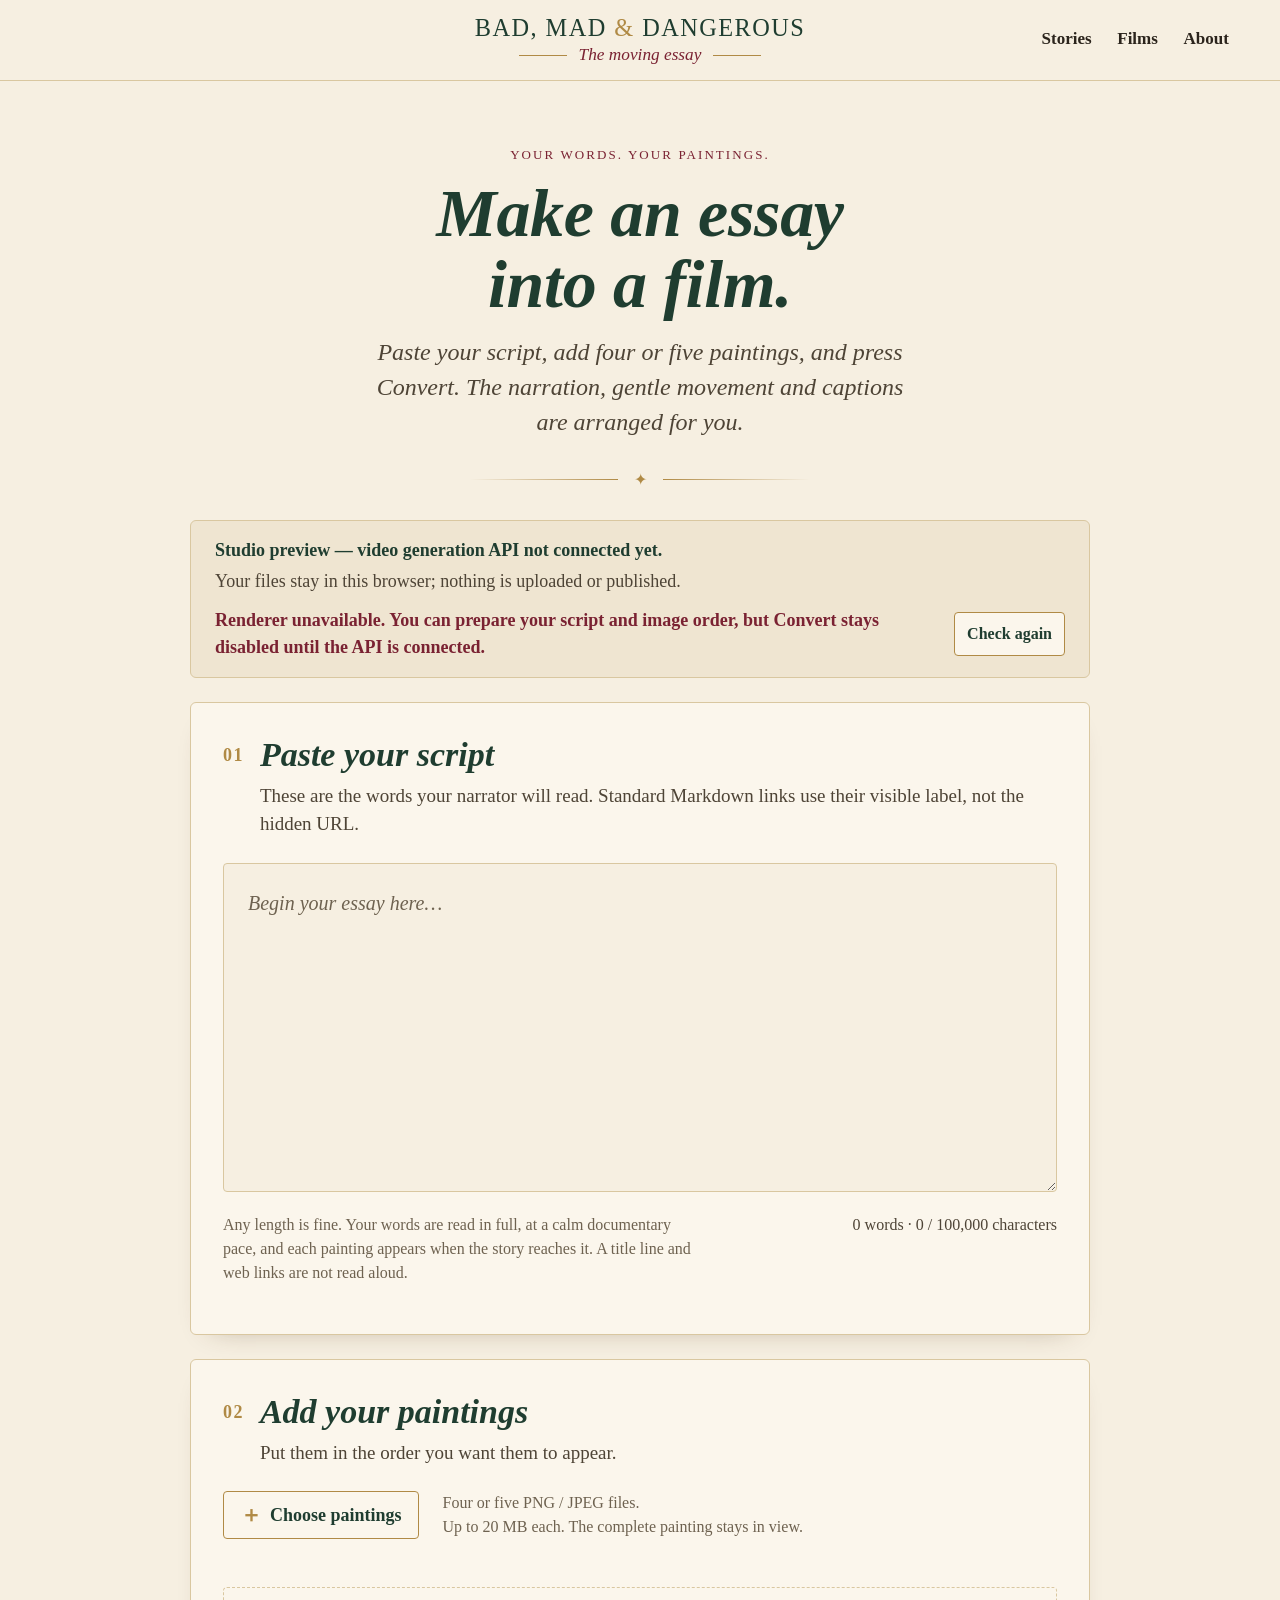
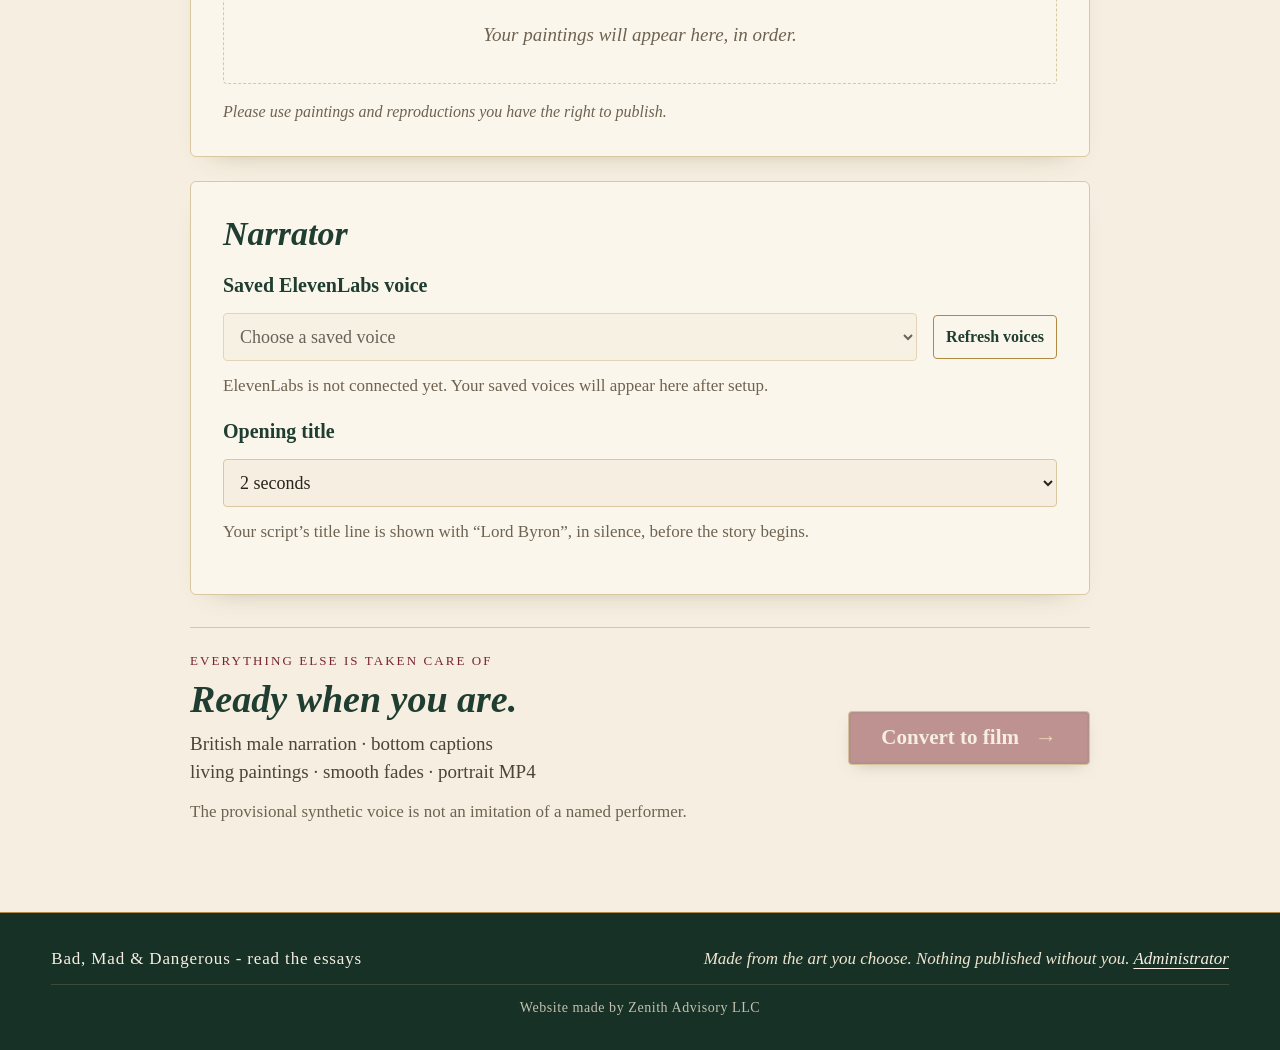
==== commit 992f5d99: "Merge remote-tracking branch 'origin/provider-balances-panel' into whats-left-on-candidate # Conflic" ====
--- a/web/index.html
+++ b/web/index.html
@@ -108,6 +108,16 @@
         <button id="check-exact" type="button" class="quiet">Check this film status</button>
       </div></div>
     </section>
+    <details id="remaining" class="card remaining" hidden>
+      <summary><span class="remaining-title">What&#8217;s left</span><span class="remaining-hint">Spending limit, ElevenLabs and fal</span></summary>
+      <dl class="check-list" aria-live="polite">
+        <dt>Studio spending limit</dt><dd id="left-studio">Not checked yet.</dd>
+        <dt>ElevenLabs</dt><dd id="left-elevenlabs">Not checked yet.</dd>
+        <dt>fal</dt><dd id="left-fal">Not checked yet.</dd>
+      </dl>
+      <p id="left-checked" class="muted"></p>
+      <button id="left-refresh" type="button" class="quiet">Check again</button>
+    </details>
     <noscript><p class="error">This local creator needs JavaScript. Your files have not been uploaded.</p></noscript>
   </main>
   <footer><p><a href="https://www.badmaddangerous.com">Bad, Mad &amp; Dangerous - read the essays</a></p><span>Made from the art you choose. Nothing published without you. <a href="admin.html">Administrator</a></span><span class="built-by">Website made by Zenith Advisory LLC</span></footer>
--- a/web/styles.css
+++ b/web/styles.css
@@ -1,6 +1,249 @@
-:root{--ink:#141416;--crimson:#5B0E14;--gold:#C8A96A;--paper:#EFE6D2;--muted:#bcb5a9;--line:#484039;--surface:#1d1c1e;--serif:'Cormorant Garamond',Georgia,serif;--heading:'Playfair Display',Georgia,serif;color-scheme:dark;font-family:var(--serif);color:var(--paper);background:var(--ink)}*{box-sizing:border-box}body{margin:0}button,a,label,input,textarea{-webkit-tap-highlight-color:transparent}button,input,textarea{font:inherit}button,a.file-button{touch-action:manipulation}button,a{min-height:44px}button{cursor:pointer}button:disabled{opacity:.45;cursor:not-allowed}a{color:inherit}button:focus-visible,a:focus-visible,textarea:focus-visible,input:focus-visible{outline:3px solid var(--gold);outline-offset:5px}.skip{position:absolute;left:12px;top:-100px;background:var(--paper);color:var(--ink);padding:12px;z-index:5}.skip:focus{top:12px}.masthead{display:flex;align-items:center;justify-content:space-between;max-width:1180px;margin:auto;padding:30px 36px;border-bottom:1px solid var(--line)}.wordmark{font:small-caps 21px var(--heading);letter-spacing:.045em;margin:0}.wordmark span{color:var(--gold)}.edition,.eyebrow{font-family:system-ui,sans-serif;font-size:11px;letter-spacing:.19em;text-transform:uppercase;color:var(--gold)}main{width:min(900px,calc(100% - 48px));margin:0 auto}.intro{max-width:680px;text-align:center;margin:68px auto 28px}.intro h1{font-family:var(--heading);font-size:clamp(42px,6.5vw,66px);font-weight:400;line-height:1.12;letter-spacing:-.03em;margin:17px 0 20px}.standfirst{font-size:22px;line-height:1.5;color:var(--muted);max-width:550px;margin:0 auto}.rule{display:flex;align-items:center;gap:20px;color:var(--gold);margin:35px auto;width:190px}.rule:before,.rule:after{content:'';height:1px;flex:1;background:var(--line)}.prototype{border:1px solid var(--line);border-radius:6px;padding:16px 20px;line-height:1.45;background:#201e1c;font-family:system-ui,sans-serif;font-size:12px;color:var(--muted);margin-bottom:28px}.prototype strong{display:block;color:var(--paper);margin-bottom:4px;font-weight:600}.connection-row{display:flex;align-items:center;justify-content:space-between;gap:15px;margin-top:10px}#connection{color:var(--gold)}fieldset{border:0;padding:0;margin:0;min-width:0}.card{background:var(--surface);border:1px solid var(--line);border-radius:6px;padding:28px;margin-bottom:20px}.step-heading{display:flex;gap:18px;align-items:start;margin-bottom:23px}.step{font:18px var(--heading);color:var(--gold);padding-top:4px}h2{font-family:var(--heading);font-size:27px;font-weight:400;margin:0 0 7px}p{margin-top:0}.step-heading p,.finish-card p{font-size:18px;color:var(--muted);line-height:1.45;margin-bottom:0}textarea{width:100%;resize:vertical;min-height:240px;border:1px solid #625344;border-radius:4px;padding:20px;background:#181719;color:var(--paper);font-size:20px;line-height:1.5}textarea::placeholder{color:#958d83}.field-meta{display:flex;justify-content:space-between;gap:26px;margin-top:12px;color:var(--muted);font:12px/1.5 system-ui,sans-serif}.field-meta p{max-width:470px;margin:0}.field-meta output{text-align:right;min-width:155px}.upload-row{display:flex;align-items:center;gap:24px}.file-button,.quiet{display:inline-flex;justify-content:center;align-items:center;gap:10px;min-height:48px;padding:11px 18px;color:var(--paper);background:transparent;border:1px solid #81704d;border-radius:4px;font:14px system-ui,sans-serif;cursor:pointer;position:relative}.file-button{overflow:hidden}.file-button input{position:absolute;inset:0;opacity:0;width:100%;cursor:pointer}.file-button:focus-within{outline:3px solid var(--gold);outline-offset:5px}.file-button span{font-size:23px;color:var(--gold)}#image-help{font:12px/1.65 system-ui,sans-serif;color:var(--muted);margin:0}.empty{border:1px dashed var(--line);padding:34px 20px;color:var(--muted);text-align:center;margin:22px 0 14px;font-size:18px}.paintings{display:grid;gap:12px;padding:0;list-style:none;margin:24px 0 12px}.painting{display:grid;grid-template-columns:28px 92px minmax(0,1fr) auto;align-items:center;gap:14px;border-top:1px solid var(--line);padding-top:12px}.painting-number{font-size:19px;color:var(--gold)}.painting img{width:92px;height:76px;object-fit:contain;background:var(--ink);border-radius:3px}.painting-name{font:14px/1.5 system-ui,sans-serif;overflow-wrap:anywhere}.painting-meta{display:block;color:var(--muted);font-size:11px;margin-top:4px}.painting-controls{display:flex;gap:6px}.painting-controls button{min-width:44px;min-height:44px;font-size:16px;padding:8px;background:var(--ink);border:1px solid var(--line);color:var(--paper);border-radius:4px}.rights{color:var(--muted);font:11px/1.5 system-ui,sans-serif;margin:17px 0 0}.finish-card{display:flex;gap:28px;align-items:center;justify-content:space-between;padding:20px 4px 24px}.finish-card .eyebrow{font:10px system-ui,sans-serif;letter-spacing:.15em;color:var(--gold);margin-bottom:10px}.finish-card h2{font-size:30px}.finish-card p.muted,.muted{font:12px/1.6 system-ui,sans-serif;color:var(--muted);margin-top:12px}.primary{display:inline-flex;justify-content:center;align-items:center;gap:24px;min-height:58px;padding:16px 26px;border:1px solid #ae8055;border-radius:4px;background:var(--crimson);color:var(--paper);text-decoration:none;font:16px system-ui,sans-serif;white-space:nowrap}.primary span{color:var(--gold);font-size:20px}.small{min-height:44px;font-size:12px;padding:6px 12px}.error{padding:18px;border:1px solid #cb847a;color:#ffcbc0;background:#351b1d;border-radius:4px;font:14px/1.6 system-ui,sans-serif}.job{margin-top:24px;scroll-margin-top:24px}.job>p:not(.eyebrow){font-size:18px;line-height:1.5}progress{width:100%;height:13px;margin:14px 0;accent-color:var(--gold);border:0;border-radius:10px;overflow:hidden}progress::-webkit-progress-bar{background:var(--ink)}progress::-webkit-progress-value{background:var(--gold)}.job-actions{display:flex;flex-wrap:wrap;gap:14px;margin-top:18px}.job [hidden],[hidden]{display:none!important}footer{display:flex;flex-wrap:wrap;align-items:center;justify-content:space-between;gap:25px;max-width:1180px;margin:54px auto 0;padding:30px 36px;border-top:1px solid var(--line);color:var(--muted)}footer p{font-size:18px;margin:0}footer span{font:11px/1.6 system-ui,sans-serif} footer .built-by{display:block;flex-basis:100%;text-align:right}.sr-only{position:absolute;width:1px;height:1px;padding:0;margin:-1px;overflow:hidden;clip:rect(0,0,0,0);white-space:nowrap;border:0}@media(max-width:650px){.masthead{padding:24px}.edition{display:none}.wordmark{font-size:17px}main{width:calc(100% - 32px)}.intro{margin-top:42px}.standfirst{font-size:20px}.card{padding:21px 17px}.prototype{padding:15px}.connection-row{align-items:flex-start}.step-heading{gap:12px}.field-meta{display:block}.field-meta output{display:block;text-align:left;margin-top:10px}.upload-row{align-items:start;flex-direction:column;gap:13px}.painting{grid-template-columns:20px 74px minmax(0,1fr);gap:9px}.painting img{width:74px;height:75px}.painting-controls{grid-column:2/4;justify-content:flex-end}.finish-card{flex-direction:column;align-items:stretch;padding:15px 3px}.primary{width:100%}.job-actions{flex-direction:column}footer{padding:25px 24px;display:block}footer p{margin-bottom:10px}footer .built-by{text-align:left;margin-top:10px}textarea{padding:15px;font-size:18px}}@media(prefers-reduced-motion:reduce){*{scroll-behavior:auto!important}}
-
-select,input[type=password],input[type=text]{min-width:0;max-width:100%;padding:12px;border:1px solid #625344;border-radius:4px;background:#181719;color:var(--paper);font:16px system-ui,sans-serif}select{flex:1}select:focus-visible{outline:3px solid var(--gold)}.admin-field{display:grid;gap:10px;margin:20px 0}.admin-actions{display:flex;gap:12px;flex-wrap:wrap}.voice-list{list-style:none;padding:0;margin:16px 0;display:grid;gap:10px}.voice-list li{display:flex;justify-content:space-between;align-items:center;gap:12px;flex-wrap:wrap}
-.check{border-color:var(--gold);margin-top:20px}.check h2{margin:4px 0 14px}.check-list{display:grid;grid-template-columns:max-content 1fr;gap:10px 18px;margin:0}.check-list dt{font-family:system-ui,sans-serif;font-size:12px;letter-spacing:.08em;text-transform:uppercase;color:var(--muted);padding-top:3px}.check-list dd{margin:0;overflow-wrap:anywhere}@media(max-width:560px){.check-list{grid-template-columns:1fr;gap:2px}.check-list dd{margin-bottom:10px}}
-.reminder{display:block;border:1px solid var(--gold);border-radius:6px;padding:16px 20px;margin-bottom:24px;background:#24201a;font:13px/1.55 system-ui,sans-serif;color:var(--paper)}.reminder strong{display:block;font-size:15px;color:var(--gold);margin-bottom:4px}.reminder.urgent{border-color:#cb847a;background:#351b1d}.reminder.urgent strong{color:#ffcbc0}.primary.working{opacity:.75;pointer-events:none}
-.remaining{margin-top:40px}.remaining summary{display:flex;flex-wrap:wrap;align-items:baseline;gap:6px 16px;min-height:44px;cursor:pointer;list-style:none}.remaining summary::-webkit-details-marker{display:none}.remaining summary::before{content:"+";font:24px/1 var(--heading);color:var(--gold);width:16px}.remaining[open] summary::before{content:"\2212"}.remaining-title{font:27px var(--heading)}.remaining-hint{font:14px system-ui,sans-serif;color:var(--muted)}.remaining summary:focus-visible{outline:3px solid var(--gold);outline-offset:5px}.remaining .check-list{margin:22px 0 4px}.remaining dd{font-size:18px;line-height:1.45}
+/* Byron Films · films.badmaddangerous.com
+   The look comes from the main site. index.html and admin.html link
+   https://www.badmaddangerous.com/brand.css AFTER this file; its :root
+   values win, so a change on the main site shows here automatically.
+
+   Rules for this file:
+   · Colours and fonts are only ever written as var(--l-…) house tokens.
+     Never hard-code a house colour below the fallback block.
+   · Never depend on the main site's class names: only its tokens.
+   · The block below is the fallback: a copy of the main site's last known
+     tokens, so the page still looks right if brand.css cannot be loaded. */
+:root{
+  --l-paper:#F6EFE1; --l-paper-2:#EFE5D1; --l-card:#FBF6EC; --l-line:#D9C7A0; --l-line-2:#E6D9BE;
+  --l-ink:#2B241C; --l-ink-2:#4E4436; --l-ink-3:#6E6250;
+  --l-green:#1F3D30; --l-green-2:#2A5040; --l-green-deep:#173126;
+  --l-wine:#7A2232; --l-wine-2:#922B3D; --l-gold:#B08A45; --l-gold-lt:#D8B97A;
+  --l-caps:"Cinzel","Cormorant Garamond",Georgia,serif;
+  --l-it:"Cormorant Garamond",Georgia,serif;
+  --l-crest:url("https://www.badmaddangerous.com/assets/crest.png");
+}
+
+/* Films-only settings, all derived from the house tokens. */
+:root{
+  --s1:4px;--s2:8px;--s3:12px;--s4:16px;--s5:24px;--s6:32px;--s7:48px;--s8:64px;
+  --radius:4px;--radius-card:6px;
+  --ease:cubic-bezier(.23,1,.32,1);
+  --on-dark:var(--l-paper);
+  --shadow-card:0 12px 28px -22px rgba(70,45,15,.45);
+  --shadow-btn:inset 0 0 0 2px rgba(0,0,0,.18),0 6px 16px -8px rgba(40,25,10,.6);
+  color-scheme:light;
+  font-family:var(--l-it);font-weight:500;font-size:20px;line-height:1.6;
+  color:var(--l-ink);background:var(--l-paper);
+}
+
+/* ── base ─────────────────────────────────────────────────────────── */
+*{box-sizing:border-box}
+[hidden],.job [hidden]{display:none!important}
+body{margin:0;background:var(--l-paper);color:var(--l-ink);min-height:100dvh;display:flex;flex-direction:column}
+main{flex:1}
+p{margin-top:0}
+a{color:var(--l-green);text-underline-offset:.22em;text-decoration-thickness:1px}
+button,a,label,input,textarea,select{-webkit-tap-highlight-color:transparent}
+button,input,textarea,select{font:inherit;color:inherit}
+button,a.file-button{touch-action:manipulation}
+button,a{min-height:44px}
+button{cursor:pointer}
+button:disabled{opacity:.45;cursor:not-allowed}
+button:focus-visible,a:focus-visible,textarea:focus-visible,input:focus-visible,select:focus-visible{outline:3px solid var(--l-green);outline-offset:3px}
+fieldset{border:0;padding:0;margin:0;min-width:0}
+label{font-weight:600;color:var(--l-green)}
+.sr-only{position:absolute;width:1px;height:1px;padding:0;margin:-1px;overflow:hidden;clip:rect(0,0,0,0);white-space:nowrap;border:0}
+.skip{position:absolute;left:var(--s3);top:-100px;background:var(--l-green);color:var(--on-dark);padding:var(--s3);z-index:5}
+.skip:focus{top:var(--s3)}
+
+/* ── header: crest | name over subtitle | links, as on the main site ── */
+.masthead{display:grid;grid-template-columns:1fr auto 1fr;align-items:center;gap:var(--s4);
+  padding:var(--s3) clamp(18px,4vw,72px);background:var(--l-paper);border-bottom:1px solid var(--l-line)}
+.crest{grid-column:1;justify-self:start;display:block;width:56px;height:56px;min-height:0;
+  background:var(--l-crest) center/contain no-repeat}
+.masthead-brand{grid-column:2;display:flex;flex-direction:column;align-items:center;gap:2px;text-align:center}
+.wordmark{margin:0;font-family:var(--l-caps);font-weight:500;font-size:clamp(19px,1.9vw,28px);letter-spacing:.06em;
+  text-transform:uppercase;color:var(--l-green);line-height:1.2}
+.wordmark span{color:var(--l-gold)}
+.edition{display:flex;align-items:center;gap:var(--s3);font-family:var(--l-it);font-style:italic;font-weight:500;
+  font-size:clamp(16px,1.35vw,20px);color:var(--l-wine);line-height:1.3}
+.edition::before,.edition::after{content:"";width:2.4rem;height:1px;background:var(--l-gold)}
+.sitenav{grid-column:3;justify-self:end;display:flex;gap:clamp(var(--s4),2vw,var(--s6))}
+.sitenav a{display:inline-flex;align-items:center;font-weight:600;font-size:clamp(17px,1.3vw,19px);color:var(--l-ink);text-decoration:none;
+  border-bottom:2px solid transparent;transition:border-color .2s var(--ease),color .2s var(--ease)}
+@media (hover:hover) and (pointer:fine){.sitenav a:hover{color:var(--l-green);border-bottom-color:var(--l-green)}}
+
+/* ── page intro ───────────────────────────────────────────────────── */
+main{width:min(900px,calc(100% - 48px));margin:0 auto}
+.eyebrow{margin:0 0 var(--s2);font-family:var(--l-caps);font-weight:500;font-size:13px;letter-spacing:.16em;text-transform:uppercase;color:var(--l-wine)}
+.intro{max-width:680px;text-align:center;margin:var(--s8) auto var(--s6)}
+.intro h1{margin:var(--s3) 0 var(--s4);font-family:var(--l-it);font-style:italic;font-weight:600;color:var(--l-green);
+  font-size:clamp(44px,2rem + 3vw,68px);line-height:1.04;letter-spacing:-.005em;text-wrap:balance}
+.standfirst{margin:0 auto;max-width:560px;font-style:italic;font-size:clamp(20px,1.1rem + .4vw,24px);line-height:1.45;color:var(--l-ink-2);text-wrap:pretty}
+.rule{display:flex;align-items:center;gap:var(--s4);width:min(17rem,60%);margin:var(--s6) auto 0;color:var(--l-gold);font-size:16px;line-height:1}
+.rule::before,.rule::after{content:"";flex:1;height:1px;background:linear-gradient(to right,transparent,var(--l-gold))}
+.rule::after{background:linear-gradient(to left,transparent,var(--l-gold))}
+
+/* ── headings and text ────────────────────────────────────────────── */
+h2{margin:0 0 var(--s2);font-family:var(--l-it);font-style:italic;font-weight:600;color:var(--l-green);font-size:clamp(28px,1.3rem + .9vw,34px);line-height:1.15}
+.muted,.finish-card p.muted{margin-top:var(--s3);font-size:17px;line-height:1.5;color:var(--l-ink-3)}
+.step-heading p,.finish-card p{margin-bottom:0;font-size:19px;line-height:1.5;color:var(--l-ink-2)}
+
+/* ── notices ──────────────────────────────────────────────────────── */
+.prototype,.reminder{display:block;margin-bottom:var(--s5);padding:var(--s4) var(--s5);border:1px solid var(--l-line);border-radius:var(--radius-card);
+  background:var(--l-paper-2);font-size:18px;line-height:1.5;color:var(--l-ink-2)}
+.prototype strong,.reminder strong{display:block;margin-bottom:var(--s1);font-weight:700;color:var(--l-green)}
+.prototype p{margin-bottom:var(--s3)}
+.reminder{border-color:var(--l-gold)}
+.reminder.urgent{border-color:var(--l-wine);background:var(--l-card)}
+.reminder.urgent strong{color:var(--l-wine)}
+.connection-row{display:flex;align-items:center;justify-content:space-between;gap:var(--s4);margin-top:var(--s3)}
+#connection{color:var(--l-wine);font-weight:600}
+.connection-row button{flex:none;white-space:nowrap}
+.error{padding:var(--s4) var(--s5);border:1px solid var(--l-wine);border-left-width:1px;border-radius:var(--radius);background:var(--l-card);
+  color:var(--l-wine);font-size:18px;line-height:1.5;font-weight:600}
+
+/* ── cards ────────────────────────────────────────────────────────── */
+.card{margin-bottom:var(--s5);padding:var(--s6);background:var(--l-card);border:1px solid var(--l-line);border-radius:var(--radius-card);box-shadow:var(--shadow-card)}
+.step-heading{display:flex;gap:var(--s4);align-items:start;margin-bottom:var(--s5)}
+.step{padding-top:6px;font-family:var(--l-caps);font-weight:600;font-size:18px;letter-spacing:.08em;color:var(--l-gold)}
+
+/* ── script field ─────────────────────────────────────────────────── */
+textarea{width:100%;min-height:240px;resize:vertical;padding:var(--s5);border:1px solid var(--l-line);border-radius:var(--radius);
+  background:var(--l-paper);color:var(--l-ink);font-size:20px;line-height:1.55;transition:border-color .2s var(--ease)}
+textarea::placeholder{color:var(--l-ink-3);font-style:italic}
+textarea:focus{border-color:var(--l-green)}
+.field-meta{display:flex;justify-content:space-between;gap:var(--s5);margin-top:var(--s3);font-size:16px;line-height:1.5;color:var(--l-ink-3)}
+.field-meta p{max-width:470px;margin:0}
+.field-meta output{min-width:160px;text-align:right;font-variant-numeric:tabular-nums;color:var(--l-ink-2)}
+
+/* ── buttons ──────────────────────────────────────────────────────── */
+.primary{display:inline-flex;justify-content:center;align-items:center;gap:var(--s4);min-height:54px;padding:var(--s3) var(--s6);
+  border:1px solid var(--l-gold);border-radius:var(--radius);background:var(--l-wine);color:var(--on-dark);box-shadow:var(--shadow-btn);
+  font-family:var(--l-it);font-weight:600;font-size:21px;line-height:1.2;text-decoration:none;white-space:nowrap;
+  transition:transform .16s var(--ease),filter .2s var(--ease)}
+.primary span{color:var(--l-gold-lt);font-size:22px}
+#download,#clean-download{background:var(--l-green)}
+.file-button,.quiet{position:relative;display:inline-flex;justify-content:center;align-items:center;gap:var(--s2);min-height:48px;padding:var(--s2) var(--s4);
+  border:1px solid var(--l-gold);border-radius:var(--radius);background:var(--l-card);color:var(--l-green);
+  font-family:var(--l-it);font-weight:600;font-size:18px;line-height:1.2;text-decoration:none;cursor:pointer;
+  transition:transform .16s var(--ease),background-color .2s var(--ease)}
+.small{min-height:44px;padding:var(--s1) var(--s3);font-size:16px}
+@media (hover:hover) and (pointer:fine){
+  .primary:not(:disabled):hover{filter:brightness(1.12)}
+  .quiet:not(:disabled):hover,.file-button:hover{background:var(--l-paper-2)}
+}
+.primary:not(:disabled):active,.quiet:not(:disabled):active,.file-button:active{transform:scale(.97)}
+.primary.working{opacity:.75;pointer-events:none}
+
+/* ── paintings ────────────────────────────────────────────────────── */
+.upload-row{display:flex;align-items:center;gap:var(--s5)}
+.file-button{overflow:hidden}
+.file-button input{position:absolute;inset:0;width:100%;opacity:0;cursor:pointer}
+.file-button:focus-within{outline:3px solid var(--l-green);outline-offset:3px}
+.file-button span{font-size:22px;color:var(--l-gold)}
+#image-help{margin:0;font-size:16px;line-height:1.5;color:var(--l-ink-3)}
+.empty{margin:var(--s5) 0 var(--s4);padding:var(--s6) var(--s5);border:1px dashed var(--l-line);border-radius:var(--radius);
+  text-align:center;font-style:italic;font-size:19px;color:var(--l-ink-3)}
+.paintings{display:grid;gap:var(--s3);margin:var(--s5) 0 var(--s3);padding:0;list-style:none}
+.painting{display:grid;grid-template-columns:28px 92px minmax(0,1fr) auto;align-items:center;gap:var(--s4);padding-top:var(--s3);border-top:1px solid var(--l-line-2)}
+.painting-number{font-family:var(--l-caps);font-weight:600;font-size:18px;color:var(--l-gold)}
+.painting img{width:92px;height:76px;object-fit:contain;background:var(--l-paper-2);border-radius:3px}
+.painting-name{font-size:17px;line-height:1.4;font-weight:600;overflow-wrap:anywhere}
+.painting-meta{display:block;margin-top:2px;font-weight:500;font-size:15px;color:var(--l-ink-3)}
+.painting-controls{display:flex;gap:6px}
+.painting-controls button{min-width:44px;min-height:44px;padding:var(--s2);border:1px solid var(--l-line);border-radius:var(--radius);
+  background:var(--l-paper);color:var(--l-green);font-size:16px}
+.rights{margin:var(--s4) 0 0;font-style:italic;font-size:16px;line-height:1.5;color:var(--l-ink-3)}
+
+/* ── narrator and other fields ────────────────────────────────────── */
+select,input[type=password],input[type=text]{min-width:0;max-width:100%;padding:var(--s3);border:1px solid var(--l-line);border-radius:var(--radius);
+  background:var(--l-paper);color:var(--l-ink);font-family:var(--l-it);font-weight:500;font-size:18px}
+select{flex:1;min-height:48px}
+.card > label{display:block;margin-top:var(--s4)}
+.admin-field{display:grid;gap:var(--s2);margin:var(--s5) 0}
+.admin-actions{display:flex;flex-wrap:wrap;gap:var(--s3)}
+.voice-list{display:grid;gap:var(--s3);margin:var(--s4) 0;padding:0;list-style:none}
+.voice-list li{display:flex;flex-wrap:wrap;justify-content:space-between;align-items:center;gap:var(--s3);padding-top:var(--s3);border-top:1px solid var(--l-line-2)}
+
+/* ── ready to convert ─────────────────────────────────────────────── */
+.finish-card{display:flex;align-items:center;justify-content:space-between;gap:var(--s6);margin-top:var(--s6);padding:var(--s5) 0 var(--s5);
+  border-top:1px solid var(--l-line)}
+.finish-card p.eyebrow{margin-bottom:var(--s2);font-size:13px;line-height:1.4;color:var(--l-wine)}
+.finish-card h2{font-size:clamp(30px,1.4rem + 1vw,38px)}
+
+/* ── check before paying ──────────────────────────────────────────── */
+.check{margin-top:var(--s5);border-color:var(--l-gold)}
+.check h2{margin:var(--s1) 0 var(--s4)}
+.check-list{display:grid;grid-template-columns:max-content 1fr;gap:var(--s2) var(--s5);margin:0}
+.check-list dt{padding-top:4px;font-family:var(--l-caps);font-weight:500;font-size:13px;letter-spacing:.1em;text-transform:uppercase;color:var(--l-wine)}
+.check-list dd{margin:0;overflow-wrap:anywhere}
+
+/* ── what's left (owner only, closed by default) ──────────────────── */
+.remaining{margin-top:var(--s6)}
+.remaining summary{display:flex;flex-wrap:wrap;align-items:baseline;gap:var(--s1) var(--s4);min-height:44px;cursor:pointer;list-style:none}
+.remaining summary::-webkit-details-marker{display:none}
+.remaining summary::before{content:"+";width:var(--s4);font-family:var(--l-caps);font-weight:600;font-size:24px;line-height:1;color:var(--l-gold)}
+.remaining[open] summary::before{content:"2"}
+.remaining summary:focus-visible{outline:3px solid var(--l-green);outline-offset:3px}
+.remaining-title{font-family:var(--l-it);font-style:italic;font-weight:600;font-size:clamp(28px,1.3rem + .9vw,34px);line-height:1.15;color:var(--l-green)}
+.remaining-hint{font-style:italic;font-size:17px;line-height:1.4;color:var(--l-ink-3)}
+.remaining .check-list{margin:var(--s5) 0 var(--s1)}
+.remaining dd{font-size:20px;line-height:1.45;color:var(--l-ink);font-variant-numeric:tabular-nums}
+
+/* ── film status and download ─────────────────────────────────────── */
+.job{margin-top:var(--s5);scroll-margin-top:var(--s5)}
+.job>p:not(.eyebrow){font-size:20px;line-height:1.5}
+progress{width:100%;height:12px;margin:var(--s3) 0;border:0;border-radius:10px;overflow:hidden;accent-color:var(--l-green);background:var(--l-paper-2)}
+progress::-webkit-progress-bar{background:var(--l-paper-2)}
+progress::-webkit-progress-value{background:var(--l-green)}
+progress::-moz-progress-bar{background:var(--l-green)}
+.job-actions{display:flex;flex-wrap:wrap;gap:var(--s3);margin-top:var(--s4)}
+
+/* ── footer: the main site's deep-green band ──────────────────────── */
+footer{display:flex;flex-wrap:wrap;align-items:center;justify-content:space-between;gap:var(--s3) var(--s6);margin-top:var(--s8);
+  padding:var(--s6) max(clamp(18px,4vw,72px),calc((100% - 1180px)/2));background:var(--l-green-deep);border-top:1px solid var(--l-gold);color:var(--l-paper-2)}
+footer a{color:var(--on-dark)}
+footer p{margin:0;font-family:var(--l-caps);font-weight:500;font-size:17px;letter-spacing:.05em}
+footer p a{text-decoration:none}
+footer span{font-style:italic;font-size:17px;line-height:1.5}
+footer .built-by{flex-basis:100%;padding-top:var(--s3);border-top:1px solid color-mix(in srgb,var(--l-gold-lt) 25%,transparent);
+  text-align:center;font-style:normal;font-size:14px;letter-spacing:.04em;opacity:.8}
+
+/* ── phone ────────────────────────────────────────────────────────── */
+@media (max-width:760px){
+  .masthead{grid-template-columns:auto 1fr;padding:var(--s2) var(--s4)}
+  .crest{width:44px;height:44px}
+  .masthead-brand{grid-column:2;align-items:flex-start;text-align:left}
+  .sitenav{display:none}
+  .wordmark{font-size:17px;letter-spacing:.04em}
+  .edition{font-size:15px}
+  .edition::before{display:none}
+  .edition::after{width:1.6rem}
+}
+@media (max-width:650px){
+  :root{font-size:19px}
+  main{width:calc(100% - 32px)}
+  .intro{margin:var(--s7) auto var(--s5)}
+  .card{padding:var(--s5) var(--s4)}
+  .prototype,.reminder{padding:var(--s4)}
+  .connection-row{align-items:flex-start}
+  .step-heading{gap:var(--s3)}
+  .field-meta{display:block}
+  .field-meta output{display:block;margin-top:var(--s2);text-align:left}
+  .upload-row{flex-direction:column;align-items:start;gap:var(--s3)}
+  .painting{grid-template-columns:20px 74px minmax(0,1fr);gap:var(--s2)}
+  .painting img{width:74px;height:75px}
+  .painting-controls{grid-column:2/4;justify-content:flex-end}
+  .finish-card{flex-direction:column;align-items:stretch;gap:var(--s5)}
+  .primary{width:100%}
+  .job-actions{flex-direction:column}
+  textarea{padding:var(--s4);font-size:19px}
+  footer{display:block;text-align:center;padding:var(--s6) var(--s4)}
+  footer p{margin-bottom:var(--s3)}
+  footer span{display:block}
+  footer .built-by{margin-top:var(--s4)}
+}
+@media (max-width:560px){
+  .check-list{grid-template-columns:1fr;gap:2px}
+  .check-list dd{margin-bottom:var(--s3)}
+}
+@media (prefers-reduced-motion:reduce){
+  *{scroll-behavior:auto!important;transition:none!important}
+}
